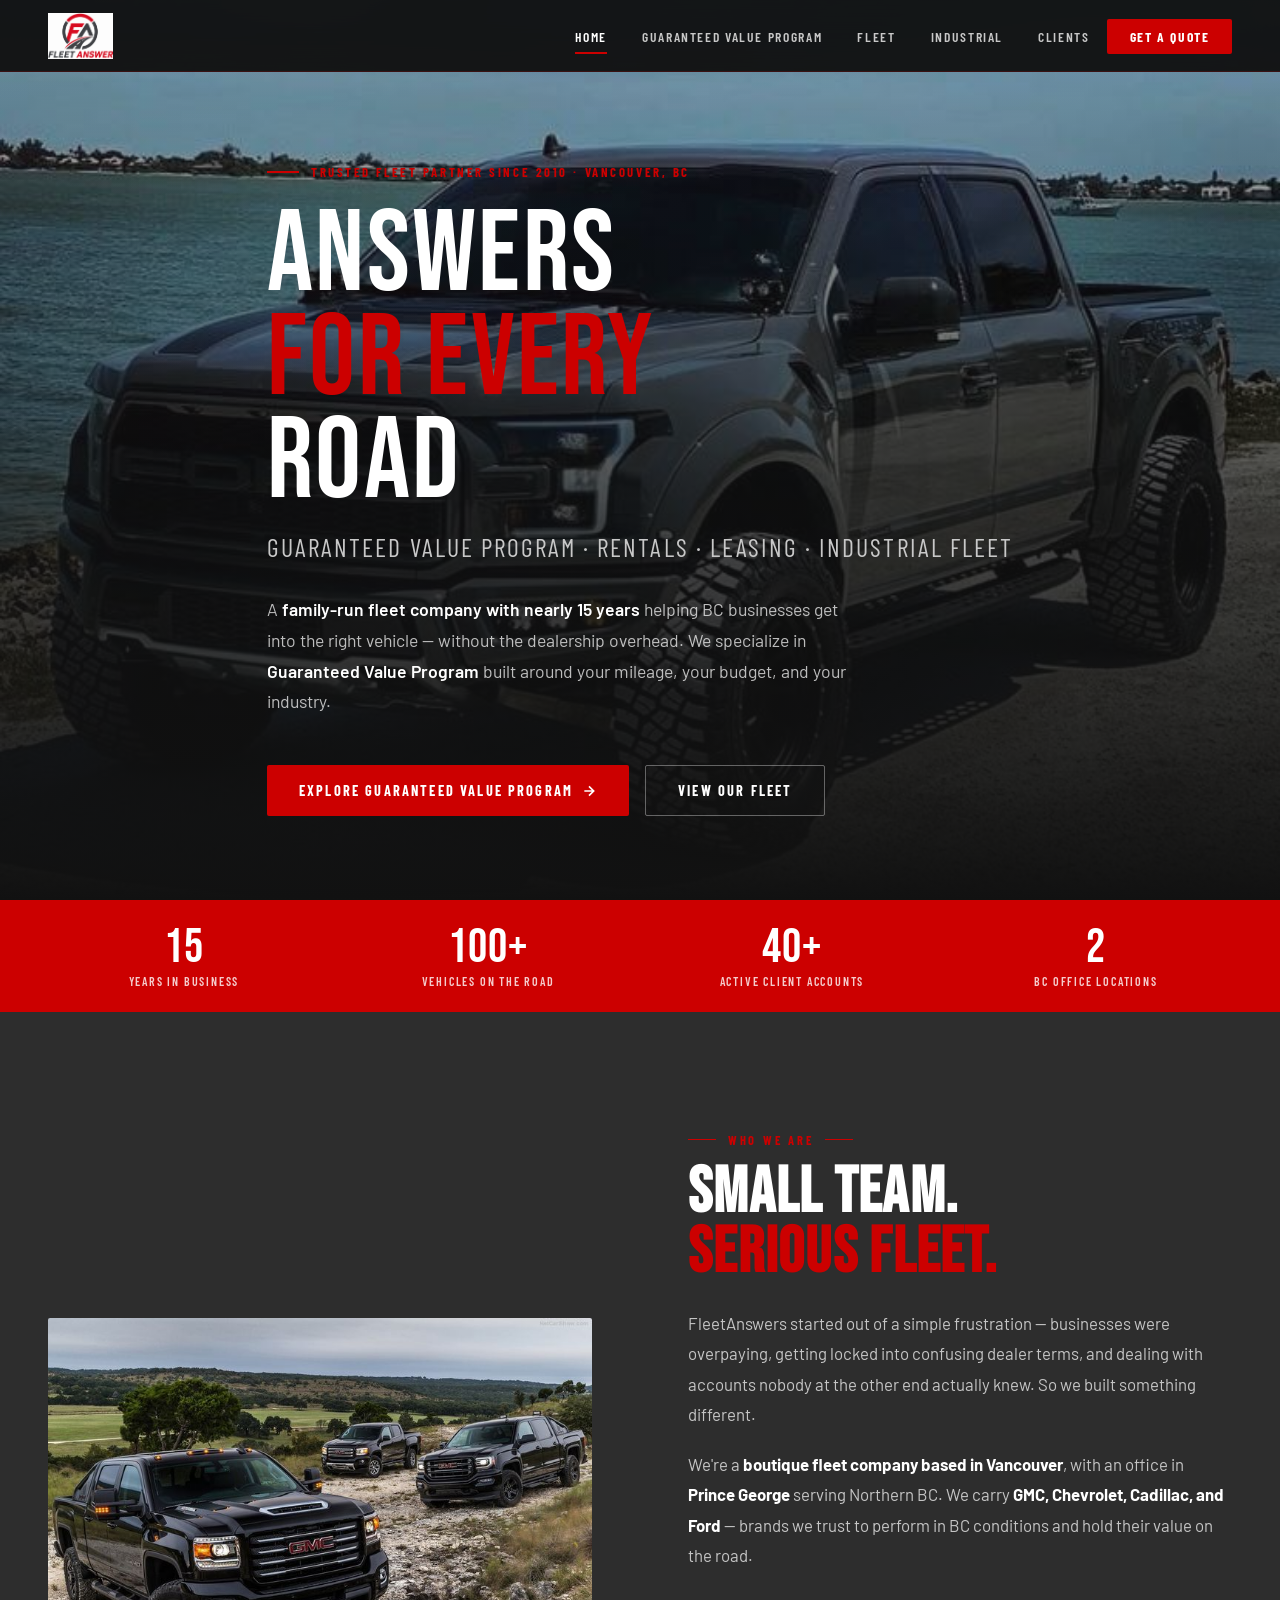
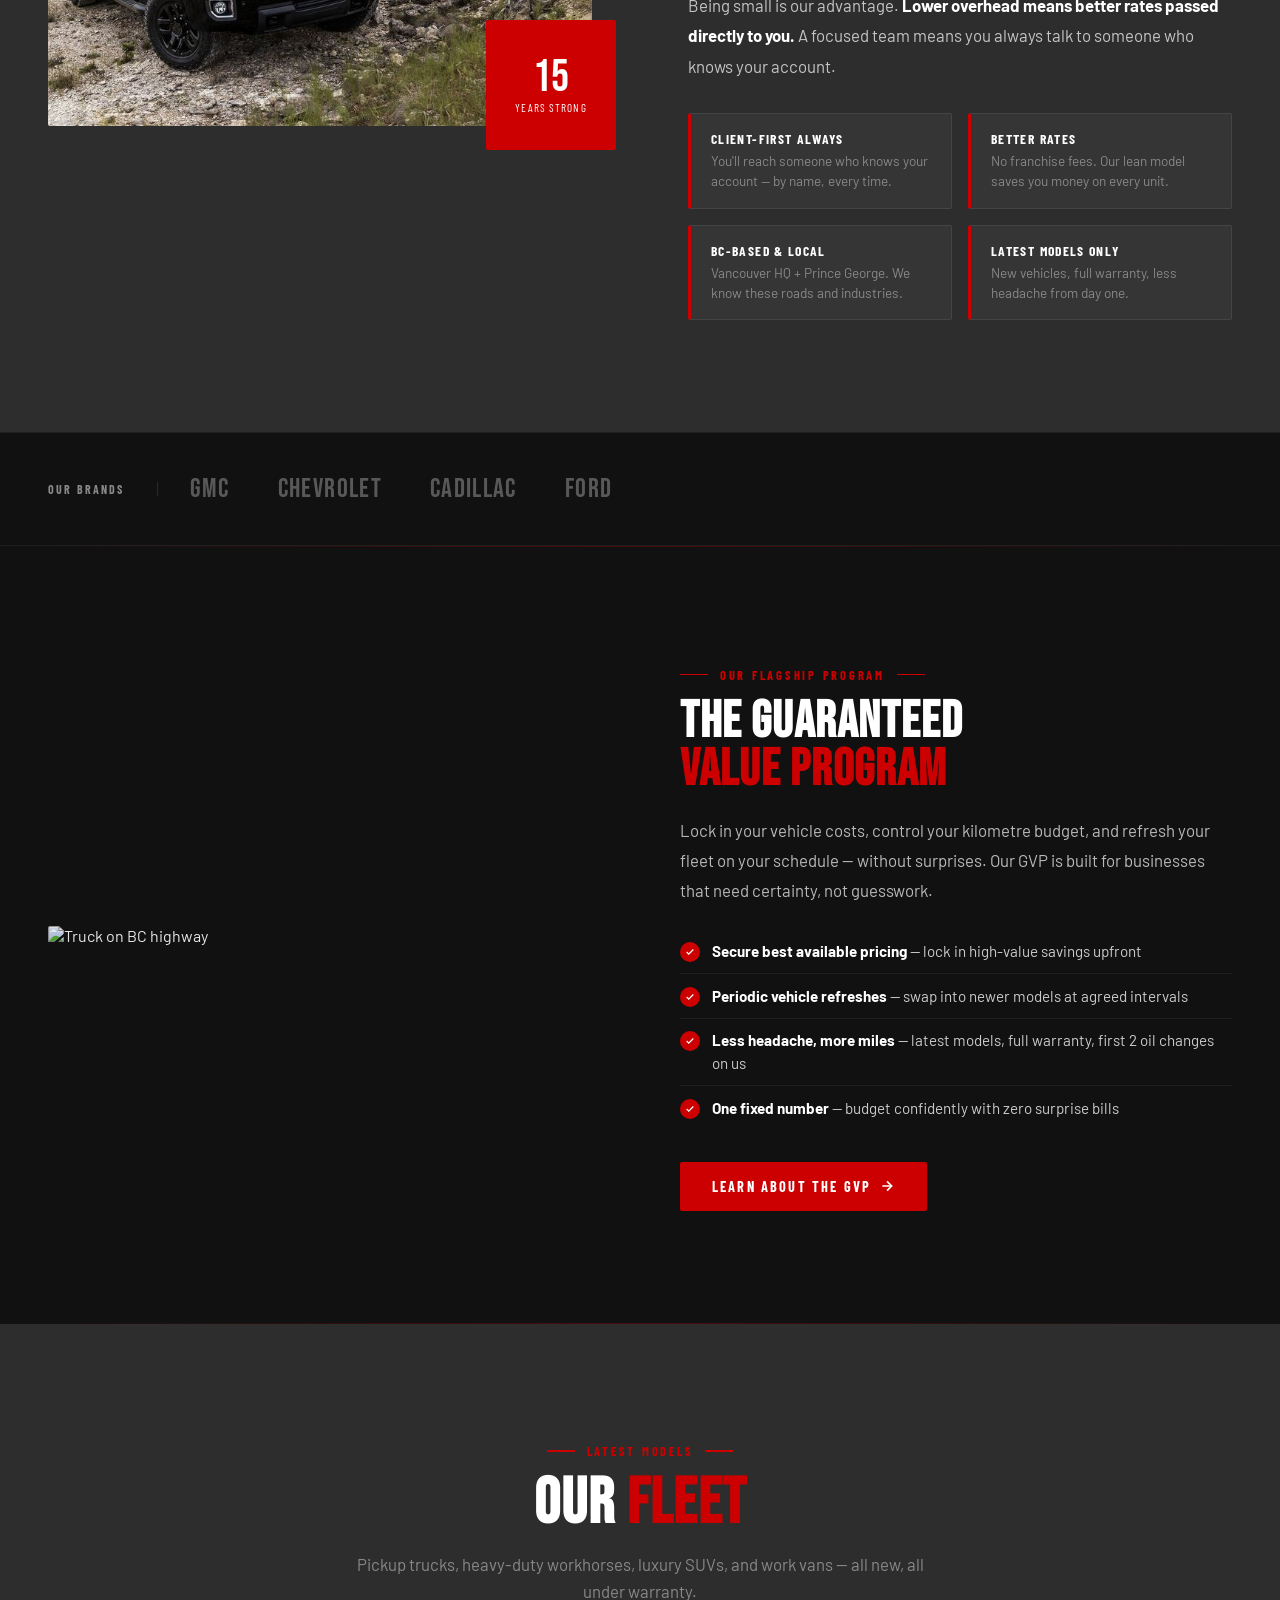
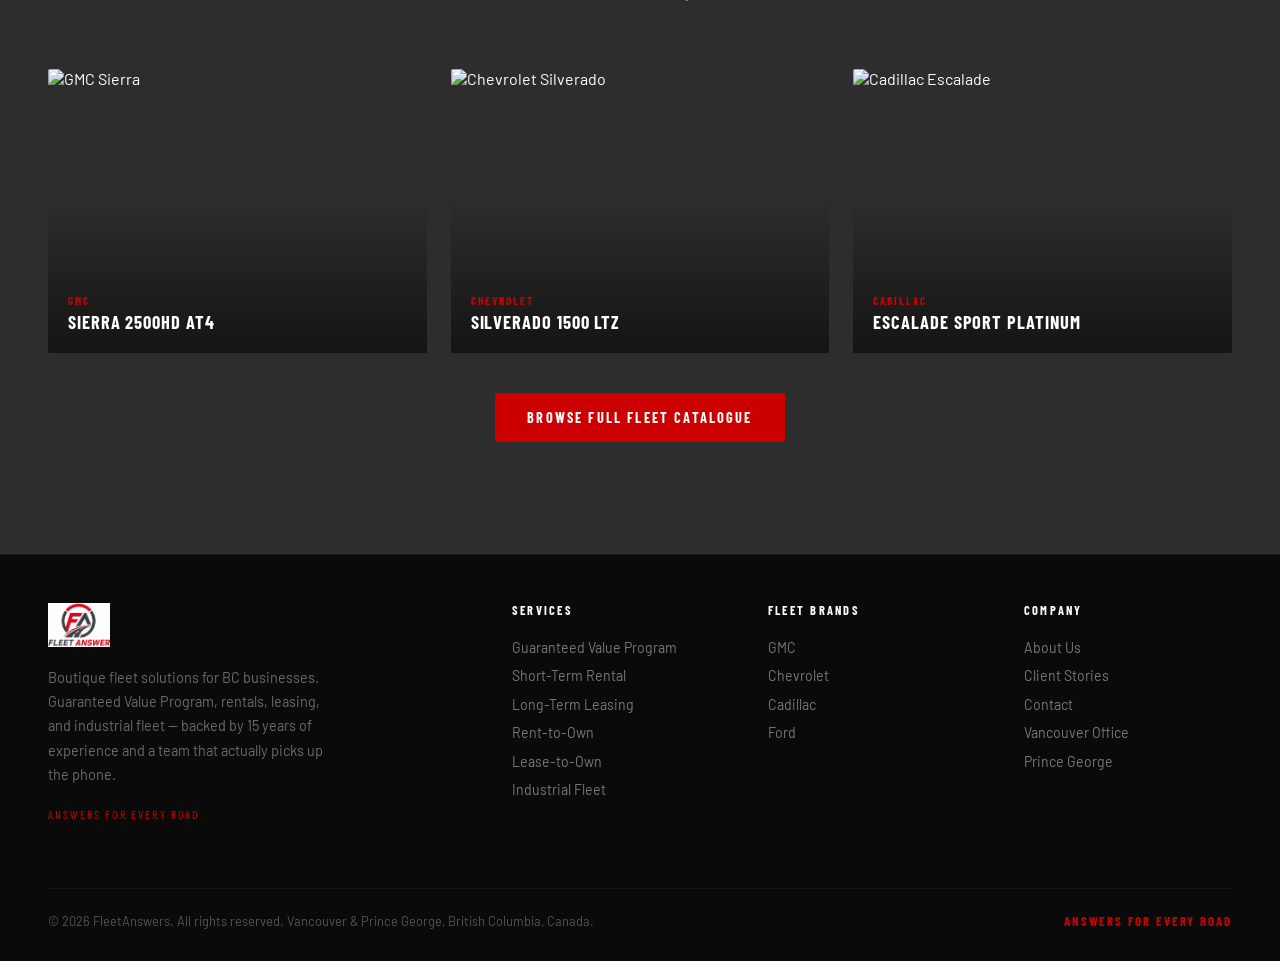
==== index.html @ 22205e7a "Update index.html" ====
<!DOCTYPE html>
<html lang="en">
<head>
<meta charset="UTF-8">
<meta name="viewport" content="width=device-width, initial-scale=1.0">
<title>FleetAnswers — Answers for Every Road | Vancouver Fleet Solutions</title>
<meta name="description" content="Vancouver-based fleet company specializing in Guaranteed Value Program, truck rentals, and leasing. GMC, Chevrolet, Cadillac, Ford. 15 years experience.">
<link rel="stylesheet" href="shared.css">
<style>
  /* ─── HERO ─── */
  .hero {
    position: relative; min-height: 100vh; overflow: hidden;
    display: flex; flex-direction: column;
  }
  .hero-bg {
    position: absolute; inset: 0; z-index: 0;
    background:
      linear-gradient(170deg, rgba(204,0,0,0.06) 0%, transparent 45%),
      linear-gradient(to bottom, rgba(17,17,17,0.2) 0%, rgba(17,17,17,0.78) 60%, rgba(17,17,17,1) 100%),
      url('hero-bg.jpg') center/cover no-repeat;
  }
  .hero-content {
    position: relative; z-index: 1;
    max-width: 1300px; margin: 0 auto; padding: 10rem 3rem 5rem;
    min-height: 100vh; display: flex; flex-direction: column; justify-content: center;
  }
  .hero-eyebrow {
    display: inline-flex; align-items: center; gap: 0.75rem;
    font-family: var(--font-heading); font-size: 0.8rem; font-weight: 700;
    letter-spacing: 0.2em; text-transform: uppercase; color: var(--red); margin-bottom: 1.5rem;
  }
  .hero-eyebrow::before { content: ''; display: block; width: 32px; height: 2px; background: var(--red); }
  .hero-title {
    font-family: var(--font-display);
    font-size: clamp(4rem, 9vw, 9rem);
    line-height: 0.9; letter-spacing: 0.02em; font-weight: 400;
    color: var(--white); margin-bottom: 1rem; text-transform: uppercase;
  }
  .hero-title .accent { color: var(--red); }
  .hero-subtitle {
    font-family: var(--font-heading); font-size: clamp(1.1rem, 2vw, 1.6rem);
    font-weight: 400; color: var(--gray-light); letter-spacing: 0.08em;
    text-transform: uppercase; margin-bottom: 2rem;
  }
  .hero-desc {
    max-width: 580px; font-size: 1.1rem; line-height: 1.75;
    color: rgba(255,255,255,0.72); margin-bottom: 3rem;
  }
  .hero-desc strong { color: var(--white); font-weight: 600; }
  .hero-actions { display: flex; gap: 1rem; flex-wrap: wrap; }

  /* STATS BAR */
  .stats-bar { background: var(--red); padding: 1.5rem 3rem; position: relative; z-index: 2; }
  .stats-inner { max-width: 1300px; margin: 0 auto; display: grid; grid-template-columns: repeat(4, 1fr); gap: 2rem; text-align: center; }
  .stat-number { font-family: var(--font-display); font-size: 3rem; letter-spacing: 0.02em; line-height: 1; color: var(--white); }
  .stat-label { font-family: var(--font-heading); font-size: 0.75rem; font-weight: 600; letter-spacing: 0.15em; text-transform: uppercase; color: rgba(255,255,255,0.8); margin-top: 0.15rem; }

  /* ABOUT */
  .about-section { background: var(--charcoal); padding: 7rem 3rem; }
  .about-inner { max-width: 1300px; margin: 0 auto; display: grid; grid-template-columns: 1fr 1fr; gap: 6rem; align-items: center; }
  .about-img-block { position: relative; }
  .about-img-block img { width: 100%; aspect-ratio: 4/3; object-fit: cover; display: block; border-radius: 2px; }
  .about-badge {
    position: absolute; bottom: -1.5rem; right: -1.5rem;
    background: var(--red); color: var(--white); padding: 1.5rem;
    text-align: center; width: 130px; height: 130px;
    display: flex; flex-direction: column; align-items: center; justify-content: center; border-radius: 2px;
  }
  .about-badge .big { font-family: var(--font-display); font-size: 2.8rem; line-height: 1; }
  .about-badge .small { font-family: var(--font-heading); font-size: 0.7rem; letter-spacing: 0.1em; text-transform: uppercase; }
  .about-text p { font-size: 1.05rem; line-height: 1.8; color: rgba(255,255,255,0.72); margin-bottom: 1.25rem; }
  .about-text strong { color: var(--white); }
  .about-pillars { display: grid; grid-template-columns: 1fr 1fr; gap: 1rem; margin-top: 2rem; }
  .pillar { background: rgba(255,255,255,0.04); border: 1px solid rgba(255,255,255,0.08); border-left: 3px solid var(--red); padding: 1rem 1.25rem; border-radius: 2px; }
  .pillar-title { font-family: var(--font-heading); font-size: 0.85rem; font-weight: 700; letter-spacing: 0.1em; text-transform: uppercase; color: var(--white); margin-bottom: 0.25rem; }
  .pillar p { font-size: 0.85rem; color: var(--gray-mid); line-height: 1.5; margin: 0; }

  /* BRANDS */
  .brands-bar { background: var(--black); padding: 2.5rem 3rem; border-top: 1px solid rgba(255,255,255,0.06); border-bottom: 1px solid rgba(255,255,255,0.06); }
  .brands-inner { max-width: 1300px; margin: 0 auto; display: flex; align-items: center; gap: 2rem; flex-wrap: wrap; }
  .brands-label { font-family: var(--font-heading); font-size: 0.75rem; font-weight: 700; letter-spacing: 0.18em; text-transform: uppercase; color: var(--gray-mid); white-space: nowrap; padding-right: 2rem; border-right: 1px solid rgba(255,255,255,0.1); }
  .brand-logos { display: flex; gap: 3rem; align-items: center; flex-wrap: wrap; }
  .brand-name { font-family: var(--font-display); font-size: 1.7rem; letter-spacing: 0.05em; color: rgba(255,255,255,0.3); transition: color 0.2s; text-transform: uppercase; cursor: default; }
  .brand-name:hover { color: var(--red); }

  /* GVP TEASER */
  .gvp-teaser { background: var(--black); padding: 7rem 3rem; }
  .gvp-teaser-inner { max-width: 1300px; margin: 0 auto; display: grid; grid-template-columns: 1fr 1fr; gap: 5rem; align-items: center; }
  .gvp-teaser img { width: 100%; aspect-ratio: 16/10; object-fit: cover; border-radius: 2px; filter: brightness(0.9); }
  .gvp-text p { font-size: 1.05rem; line-height: 1.8; color: rgba(255,255,255,0.7); margin-bottom: 1.25rem; }
  .gvp-text strong { color: var(--white); }
  .gvp-bullets { list-style: none; margin: 1.5rem 0 2rem; }
  .gvp-bullets li { display: flex; align-items: flex-start; gap: 0.75rem; padding: 0.65rem 0; border-bottom: 1px solid rgba(255,255,255,0.06); font-size: 0.95rem; color: rgba(255,255,255,0.78); line-height: 1.5; }
  .gvp-bullets li:last-child { border-bottom: none; }
  .check-icon { width: 20px; height: 20px; flex-shrink: 0; background: var(--red); border-radius: 50%; display: flex; align-items: center; justify-content: center; margin-top: 2px; }
  .check-icon svg { width: 10px; height: 10px; fill: none; stroke: white; stroke-width: 3; }

  /* FLEET PREVIEW */
  .fleet-preview { background: var(--charcoal); padding: 7rem 3rem; }
  .fleet-preview-inner { max-width: 1300px; margin: 0 auto; }
  .preview-grid { display: grid; grid-template-columns: repeat(3, 1fr); gap: 1.5rem; margin-top: 3rem; }
  .preview-card { position: relative; overflow: hidden; border-radius: 2px; aspect-ratio: 4/3; }
  .preview-card img { width: 100%; height: 100%; object-fit: cover; display: block; transition: transform 0.4s; }
  .preview-card:hover img { transform: scale(1.05); }
  .preview-overlay { position: absolute; inset: 0; background: linear-gradient(to top, rgba(17,17,17,0.88) 0%, transparent 55%); display: flex; flex-direction: column; justify-content: flex-end; padding: 1.25rem; }
  .preview-brand { font-family: var(--font-heading); font-size: 0.7rem; font-weight: 700; letter-spacing: 0.18em; text-transform: uppercase; color: var(--red); margin-bottom: 0.2rem; }
  .preview-name { font-family: var(--font-heading); font-size: 1.15rem; font-weight: 700; text-transform: uppercase; letter-spacing: 0.05em; color: var(--white); }
  .preview-cta { margin-top: 2.5rem; text-align: center; }

  @media (max-width: 1024px) {
    .about-inner, .gvp-teaser-inner { grid-template-columns: 1fr; gap: 3rem; }
    .about-badge { right: 0; bottom: -1rem; }
    .stats-inner { grid-template-columns: repeat(2, 1fr); }
    .preview-grid { grid-template-columns: 1fr 1fr; }
  }
  @media (max-width: 768px) {
    .hero-content { padding: 8rem 1.5rem 3rem; }
    .stats-bar { padding: 1.5rem; }
    .about-section, .gvp-teaser, .fleet-preview { padding: 4rem 1.5rem; }
    .brands-bar { padding: 2rem 1.5rem; }
    .about-pillars { grid-template-columns: 1fr; }
    .preview-grid { grid-template-columns: 1fr; }
  }
</style>
</head>
<body>

<div class="scroll-progress" id="scrollBar"></div>

<!-- NAV -->
<nav>
  <a href="index.html" class="nav-logo">
    <img src="logo.png" alt="FleetAnswers" onerror="this.style.display='none';document.querySelector('.nav-logo-fallback').style.display='block'">
    <span class="nav-logo-fallback" style="display:none;">FLEET<span style="color:var(--red);">ANSWERS</span></span>
  </a>
  <ul class="nav-links">
    <li><a href="index.html" class="active">Home</a></li>
    <li><a href="guaranteed-value-program.html">Guaranteed Value Program</a></li>
    <li><a href="fleet.html">Fleet</a></li>
    <li><a href="industrial.html">Industrial</a></li>
    <li><a href="testimonials.html">Clients</a></li>
    <li><a href="contact.html" class="nav-cta">Get a Quote</a></li>
  </ul>
  <button class="hamburger" onclick="openMobileNav()"><span></span><span></span><span></span></button>
</nav>
<div class="mobile-nav" id="mobileNav">
  <button class="mobile-nav-close" onclick="closeMobileNav()">✕</button>
  <a href="index.html" onclick="closeMobileNav()">Home</a>
  <a href="guaranteed-value-program.html" onclick="closeMobileNav()">GVP</a>
  <a href="fleet.html" onclick="closeMobileNav()">Fleet</a>
  <a href="industrial.html" onclick="closeMobileNav()">Industrial</a>
  <a href="testimonials.html" onclick="closeMobileNav()">Clients</a>
  <a href="contact.html" onclick="closeMobileNav()">Get a Quote</a>
</div>

<!-- HERO -->
<section class="hero">
  <div class="hero-bg"></div>
  <div class="hero-content">
    <div class="hero-eyebrow fade-in">Trusted Fleet Partner Since 2010 · Vancouver, BC</div>
    <h1 class="hero-title fade-in fade-in-delay-1">
      Answers<br><span class="accent">For Every</span><br>Road
    </h1>
    <p class="hero-subtitle fade-in fade-in-delay-2">Guaranteed Value Program · Rentals · Leasing · Industrial Fleet</p>
    <p class="hero-desc fade-in fade-in-delay-3">
      A <strong>family-run fleet company with nearly 15 years</strong> helping BC businesses get into the right vehicle — without the dealership overhead. We specialize in <strong>Guaranteed Value Program</strong> built around your mileage, your budget, and your industry.
    </p>
    <div class="hero-actions fade-in fade-in-delay-3">
      <a href="guaranteed-value-program.html" class="btn-primary">
        Explore Guaranteed Value Program
        <svg width="16" height="16" viewBox="0 0 24 24" fill="none" stroke="currentColor" stroke-width="2.5"><path d="M5 12h14M12 5l7 7-7 7"/></svg>
      </a>
      <a href="fleet.html" class="btn-outline">View Our Fleet</a>
    </div>
  </div>
</section>

<!-- STATS -->
<div class="stats-bar">
  <div class="stats-inner">
    <div><div class="stat-number">15</div><div class="stat-label">Years in Business</div></div>
    <div><div class="stat-number">100+</div><div class="stat-label">Vehicles on the Road</div></div>
    <div><div class="stat-number">40+</div><div class="stat-label">Active Client Accounts</div></div>
    <div><div class="stat-number">2</div><div class="stat-label">BC Office Locations</div></div>
  </div>
</div>

<!-- ABOUT -->
<section class="about-section">
  <div class="about-inner">
    <div class="about-img-block fade-in">
      <img src="about-photo.jpg" alt="Fleet trucks ready for clients">
      <div class="about-badge">
        <div class="big">15</div>
        <div class="small">Years Strong</div>
      </div>
    </div>
    <div class="about-text fade-in fade-in-delay-1">
      <div class="section-eyebrow" style="justify-content:flex-start; margin-bottom:1rem;">Who We Are</div>
      <h2 class="section-title" style="text-align:left; margin-bottom:1.5rem;">Small Team.<br><span class="accent">Serious Fleet.</span></h2>
      <p>FleetAnswers started out of a simple frustration — businesses were overpaying, getting locked into confusing dealer terms, and dealing with accounts nobody at the other end actually knew. So we built something different.</p>
      <p>We're a <strong>boutique fleet company based in Vancouver</strong>, with an office in <strong>Prince George</strong> serving Northern BC. We carry <strong>GMC, Chevrolet, Cadillac, and Ford</strong> — brands we trust to perform in BC conditions and hold their value on the road.</p>
      <p>Being small is our advantage. <strong>Lower overhead means better rates passed directly to you.</strong> A focused team means you always talk to someone who knows your account.</p>
      <div class="about-pillars">
        <div class="pillar"><div class="pillar-title">Client-First Always</div><p>You'll reach someone who knows your account — by name, every time.</p></div>
        <div class="pillar"><div class="pillar-title">Better Rates</div><p>No franchise fees. Our lean model saves you money on every unit.</p></div>
        <div class="pillar"><div class="pillar-title">BC-Based & Local</div><p>Vancouver HQ + Prince George. We know these roads and industries.</p></div>
        <div class="pillar"><div class="pillar-title">Latest Models Only</div><p>New vehicles, full warranty, less headache from day one.</p></div>
      </div>
    </div>
  </div>
</section>

<!-- BRANDS -->
<div class="brands-bar">
  <div class="brands-inner">
    <span class="brands-label">Our Brands</span>
    <div class="brand-logos">
      <span class="brand-name">GMC</span>
      <span class="brand-name">Chevrolet</span>
      <span class="brand-name">Cadillac</span>
      <span class="brand-name">Ford</span>
    </div>
  </div>
</div>

<div class="section-divider"></div>

<!-- GVP TEASER -->
<section class="gvp-teaser">
  <div class="gvp-teaser-inner">
    <div class="fade-in">
      <img src="https://images.unsplash.com/photo-1533473359331-0135ef1b58bf?w=900&q=80" alt="Truck on BC highway">
    </div>
    <div class="gvp-text fade-in fade-in-delay-1">
      <div class="section-eyebrow" style="justify-content:flex-start; margin-bottom:1rem;">Our Flagship Program</div>
      <h2 class="section-title" style="text-align:left; font-size:clamp(2rem,4vw,3.5rem); margin-bottom:1.25rem;">
        The Guaranteed<br><span class="accent">Value Program</span>
      </h2>
      <p>Lock in your vehicle costs, control your kilometre budget, and refresh your fleet on your schedule — without surprises. Our GVP is built for businesses that need certainty, not guesswork.</p>
      <ul class="gvp-bullets">
        <li><div class="check-icon"><svg viewBox="0 0 24 24"><polyline points="20 6 9 17 4 12"/></svg></div><span><strong>Secure best available pricing</strong> — lock in high-value savings upfront</span></li>
        <li><div class="check-icon"><svg viewBox="0 0 24 24"><polyline points="20 6 9 17 4 12"/></svg></div><span><strong>Periodic vehicle refreshes</strong> — swap into newer models at agreed intervals</span></li>
        <li><div class="check-icon"><svg viewBox="0 0 24 24"><polyline points="20 6 9 17 4 12"/></svg></div><span><strong>Less headache, more miles</strong> — latest models, full warranty, first 2 oil changes on us</span></li>
        <li><div class="check-icon"><svg viewBox="0 0 24 24"><polyline points="20 6 9 17 4 12"/></svg></div><span><strong>One fixed number</strong> — budget confidently with zero surprise bills</span></li>
      </ul>
      <a href="guaranteed-value-program.html" class="btn-primary">
        Learn About the GVP
        <svg width="16" height="16" viewBox="0 0 24 24" fill="none" stroke="currentColor" stroke-width="2.5"><path d="M5 12h14M12 5l7 7-7 7"/></svg>
      </a>
    </div>
  </div>
</section>

<div class="section-divider"></div>

<!-- FLEET PREVIEW -->
<section class="fleet-preview">
  <div class="fleet-preview-inner">
    <div class="section-header fade-in">
      <div class="section-eyebrow">Latest Models</div>
      <h2 class="section-title">Our <span class="accent">Fleet</span></h2>
      <p class="section-sub">Pickup trucks, heavy-duty workhorses, luxury SUVs, and work vans — all new, all under warranty.</p>
    </div>
    <div class="preview-grid">
      <div class="preview-card fade-in">
        <img src="https://images.unsplash.com/photo-1614162692292-7ac56d7f7f1e?w=700&q=80" alt="GMC Sierra">
        <div class="preview-overlay">
          <div class="preview-brand">GMC</div>
          <div class="preview-name">Sierra 2500HD AT4</div>
        </div>
      </div>
      <div class="preview-card fade-in fade-in-delay-1">
        <img src="https://images.unsplash.com/photo-1625047509248-ec889cbff17f?w=700&q=80" alt="Chevrolet Silverado">
        <div class="preview-overlay">
          <div class="preview-brand">Chevrolet</div>
          <div class="preview-name">Silverado 1500 LTZ</div>
        </div>
      </div>
      <div class="preview-card fade-in fade-in-delay-2">
        <img src="https://images.unsplash.com/photo-1544636331-e26879cd4d9b?w=700&q=80" alt="Cadillac Escalade">
        <div class="preview-overlay">
          <div class="preview-brand">Cadillac</div>
          <div class="preview-name">Escalade Sport Platinum</div>
        </div>
      </div>
    </div>
    <div class="preview-cta fade-in">
      <a href="fleet.html" class="btn-primary">Browse Full Fleet Catalogue</a>
    </div>
  </div>
</section>

<!-- FOOTER -->
<footer>
  <div class="footer-inner">
    <div class="footer-brand">
      <img src="logo.png" alt="FleetAnswers" onerror="this.style.display='none'">
      <p>Boutique fleet solutions for BC businesses. Guaranteed Value Program, rentals, leasing, and industrial fleet — backed by 15 years of experience and a team that actually picks up the phone.</p>
      <p style="font-family:var(--font-heading);font-size:0.75rem;letter-spacing:0.18em;text-transform:uppercase;color:var(--red);">Answers for Every Road</p>
    </div>
    <div class="footer-col"><h4>Services</h4><ul>
      <li><a href="guaranteed-value-program.html">Guaranteed Value Program</a></li>
      <li><a href="fleet.html">Short-Term Rental</a></li>
      <li><a href="fleet.html">Long-Term Leasing</a></li>
      <li><a href="fleet.html">Rent-to-Own</a></li>
      <li><a href="fleet.html">Lease-to-Own</a></li>
      <li><a href="industrial.html">Industrial Fleet</a></li>
    </ul></div>
    <div class="footer-col"><h4>Fleet Brands</h4><ul>
      <li><a href="fleet.html">GMC</a></li>
      <li><a href="fleet.html">Chevrolet</a></li>
      <li><a href="fleet.html">Cadillac</a></li>
      <li><a href="fleet.html">Ford</a></li>
    </ul></div>
    <div class="footer-col"><h4>Company</h4><ul>
      <li><a href="index.html">About Us</a></li>
      <li><a href="testimonials.html">Client Stories</a></li>
      <li><a href="contact.html">Contact</a></li>
      <li><a href="contact.html">Vancouver Office</a></li>
      <li><a href="contact.html">Prince George</a></li>
    </ul></div>
  </div>
  <div class="footer-bottom">
    <p>© 2026 FleetAnswers. All rights reserved. Vancouver &amp; Prince George, British Columbia, Canada.</p>
    <span class="footer-tagline">Answers for Every Road</span>
  </div>
</footer>

<script>
  window.addEventListener('scroll', () => { document.getElementById('scrollBar').style.width = (window.scrollY / (document.body.scrollHeight - window.innerHeight) * 100) + '%'; });
  const obs = new IntersectionObserver(entries => entries.forEach(e => { if(e.isIntersecting) e.target.classList.add('visible'); }), { threshold: 0.1, rootMargin:'0px 0px -40px 0px' });
  document.querySelectorAll('.fade-in').forEach(el => obs.observe(el));
  function openMobileNav() { document.getElementById('mobileNav').classList.add('open'); document.body.style.overflow='hidden'; }
  function closeMobileNav() { document.getElementById('mobileNav').classList.remove('open'); document.body.style.overflow=''; }
</script>
</body>
</html>
---- shared.css ----
@import url('https://fonts.googleapis.com/css2?family=Barlow+Condensed:wght@400;600;700;800;900&family=Barlow:wght@300;400;500;600&family=Bebas+Neue&display=swap');

:root {
  --red: #CC0000;
  --red-dark: #990000;
  --charcoal: #2D2D2D;
  --charcoal-mid: #3A3A3A;
  --gray-dark: #4A4A4A;
  --gray-mid: #888;
  --gray-light: #C8C8C8;
  --off-white: #F5F4F2;
  --white: #FFFFFF;
  --black: #111111;
  --font-display: 'Bebas Neue', 'Barlow Condensed', sans-serif;
  --font-heading: 'Barlow Condensed', sans-serif;
  --font-body: 'Barlow', sans-serif;
}

*, *::before, *::after { box-sizing: border-box; margin: 0; padding: 0; }
html { scroll-behavior: smooth; font-size: 16px; }
body { font-family: var(--font-body); background: var(--black); color: var(--white); overflow-x: hidden; }

/* ─── NAV ─── */
nav {
  position: fixed; top: 0; left: 0; right: 0; z-index: 1000;
  background: rgba(17,17,17,0.96); backdrop-filter: blur(14px);
  border-bottom: 1px solid rgba(204,0,0,0.2);
  padding: 0 3rem; height: 72px;
  display: flex; align-items: center; justify-content: space-between;
}
.nav-logo { display: flex; align-items: center; gap: 0.75rem; text-decoration: none; }
.nav-logo img { height: 46px; width: auto; }
.nav-logo-fallback { font-family: var(--font-display); font-size: 1.7rem; letter-spacing: 0.05em; color: var(--white); }
.nav-logo-fallback span { color: var(--red); }
.nav-links { display: flex; gap: 0; list-style: none; align-items: center; }
.nav-links a {
  font-family: var(--font-heading); font-size: 0.85rem; font-weight: 600;
  letter-spacing: 0.12em; text-transform: uppercase; color: var(--gray-light);
  text-decoration: none; padding: 0.5rem 1.1rem; transition: color 0.2s; position: relative;
}
.nav-links a::after {
  content: ''; position: absolute; bottom: -1px; left: 50%; right: 50%;
  height: 2px; background: var(--red); transition: left 0.25s, right 0.25s;
}
.nav-links a:hover, .nav-links a.active { color: var(--white); }
.nav-links a:hover::after, .nav-links a.active::after { left: 1.1rem; right: 1.1rem; }
.nav-cta {
  background: var(--red) !important; color: var(--white) !important;
  padding: 0.55rem 1.4rem !important; border-radius: 2px;
  font-weight: 700 !important; letter-spacing: 0.1em;
  transition: background 0.2s !important;
}
.nav-cta:hover { background: var(--red-dark) !important; }
.nav-cta::after { display: none !important; }
.hamburger { display: none; flex-direction: column; gap: 5px; cursor: pointer; background: none; border: none; padding: 4px; }
.hamburger span { display: block; width: 24px; height: 2px; background: var(--white); }

/* MOBILE NAV */
.mobile-nav {
  display: none; position: fixed; inset: 0;
  background: rgba(17,17,17,0.98); z-index: 999;
  flex-direction: column; align-items: center; justify-content: center;
  padding-top: 72px;
}
.mobile-nav.open { display: flex; }
.mobile-nav a {
  font-family: var(--font-display); font-size: 2.5rem;
  letter-spacing: 0.05em; text-transform: uppercase;
  color: var(--white); text-decoration: none; padding: 0.5rem 2rem; transition: color 0.2s;
}
.mobile-nav a:hover { color: var(--red); }
.mobile-nav-close { position: absolute; top: 1.5rem; right: 1.5rem; background: none; border: none; color: var(--white); font-size: 1.5rem; cursor: pointer; padding: 0.5rem; }

/* SCROLL PROGRESS */
.scroll-progress { position: fixed; top: 72px; left: 0; height: 2px; background: var(--red); z-index: 999; width: 0%; transition: width 0.1s; }

/* ─── BUTTONS ─── */
.btn-primary {
  display: inline-flex; align-items: center; gap: 0.5rem;
  background: var(--red); color: var(--white);
  font-family: var(--font-heading); font-size: 0.9rem; font-weight: 700;
  letter-spacing: 0.15em; text-transform: uppercase; text-decoration: none;
  padding: 1rem 2rem; border-radius: 2px; border: none; cursor: pointer;
  transition: background 0.2s, transform 0.1s;
}
.btn-primary:hover { background: var(--red-dark); transform: translateY(-1px); }
.btn-outline {
  display: inline-flex; align-items: center; gap: 0.5rem;
  background: transparent; color: var(--white);
  font-family: var(--font-heading); font-size: 0.9rem; font-weight: 700;
  letter-spacing: 0.15em; text-transform: uppercase; text-decoration: none;
  padding: 1rem 2rem; border-radius: 2px; border: 1.5px solid rgba(255,255,255,0.35); cursor: pointer;
  transition: border-color 0.2s, background 0.2s;
}
.btn-outline:hover { border-color: var(--white); background: rgba(255,255,255,0.06); }

/* ─── SECTION HEADERS ─── */
.section-header { text-align: center; margin-bottom: 4rem; }
.section-eyebrow {
  display: inline-flex; align-items: center; gap: 0.75rem;
  font-family: var(--font-heading); font-size: 0.78rem; font-weight: 700;
  letter-spacing: 0.22em; text-transform: uppercase; color: var(--red); margin-bottom: 1rem;
}
.section-eyebrow::before, .section-eyebrow::after { content: ''; display: block; width: 28px; height: 1.5px; background: var(--red); }
.section-title { font-family: var(--font-display); font-size: clamp(2.5rem, 5vw, 4.5rem); line-height: 0.95; letter-spacing: 0.02em; text-transform: uppercase; color: var(--white); }
.section-title .accent { color: var(--red); }
.section-sub { font-size: 1.05rem; color: var(--gray-mid); margin-top: 1rem; line-height: 1.6; max-width: 600px; margin-left: auto; margin-right: auto; }

/* ─── FORMS ─── */
.form-row { display: grid; grid-template-columns: 1fr 1fr; gap: 1rem; margin-bottom: 1rem; }
.form-group { display: flex; flex-direction: column; gap: 0.4rem; margin-bottom: 1rem; }
.form-group label { font-family: var(--font-heading); font-size: 0.75rem; font-weight: 700; letter-spacing: 0.15em; text-transform: uppercase; color: var(--gray-light); }
.form-group input, .form-group select, .form-group textarea {
  background: rgba(255,255,255,0.05); border: 1px solid rgba(255,255,255,0.12);
  border-radius: 2px; color: var(--white); font-family: var(--font-body); font-size: 0.95rem;
  padding: 0.85rem 1rem; outline: none; transition: border-color 0.2s, background 0.2s; width: 100%; -webkit-appearance: none;
}
.form-group select option { background: var(--charcoal); color: var(--white); }
.form-group input:focus, .form-group select:focus, .form-group textarea:focus { border-color: var(--red); background: rgba(204,0,0,0.06); }
.form-group input::placeholder, .form-group textarea::placeholder { color: rgba(255,255,255,0.3); }
.form-group textarea { resize: vertical; min-height: 110px; }
.form-submit-row { display: flex; align-items: center; justify-content: space-between; margin-top: 0.5rem; flex-wrap: wrap; gap: 1rem; }
.form-note { font-size: 0.8rem; color: rgba(255,255,255,0.35); }
.form-success { display: none; text-align: center; padding: 3rem 2rem; }
.form-success.show { display: block; }
.form-success h3 { font-family: var(--font-display); font-size: 2.5rem; text-transform: uppercase; color: var(--white); margin-bottom: 0.5rem; }
.form-success p { color: rgba(255,255,255,0.6); font-size: 0.95rem; }

/* ─── FOOTER ─── */
footer { background: #0A0A0A; border-top: 1px solid rgba(255,255,255,0.06); padding: 3rem 3rem 2rem; }
.footer-inner { max-width: 1300px; margin: 0 auto; display: grid; grid-template-columns: 2fr 1fr 1fr 1fr; gap: 3rem; margin-bottom: 3rem; }
.footer-brand img { height: 44px; }
.footer-brand p { font-size: 0.9rem; line-height: 1.7; color: rgba(255,255,255,0.4); margin: 1rem 0; max-width: 280px; }
.footer-col h4 { font-family: var(--font-heading); font-size: 0.78rem; font-weight: 700; letter-spacing: 0.18em; text-transform: uppercase; color: var(--white); margin-bottom: 1.25rem; }
.footer-col ul { list-style: none; }
.footer-col ul li { margin-bottom: 0.6rem; }
.footer-col ul a { font-size: 0.88rem; color: rgba(255,255,255,0.45); text-decoration: none; transition: color 0.2s; }
.footer-col ul a:hover { color: var(--red); }
.footer-bottom { border-top: 1px solid rgba(255,255,255,0.06); padding-top: 1.5rem; display: flex; justify-content: space-between; align-items: center; flex-wrap: wrap; gap: 1rem; }
.footer-bottom p { font-size: 0.8rem; color: rgba(255,255,255,0.3); }
.footer-tagline { font-family: var(--font-heading); font-size: 0.8rem; font-weight: 700; letter-spacing: 0.15em; text-transform: uppercase; color: var(--red); }

/* ─── ANIMATIONS ─── */
.fade-in { opacity: 0; transform: translateY(24px); transition: opacity 0.65s, transform 0.65s; }
.fade-in.visible { opacity: 1; transform: translateY(0); }
.fade-in-delay-1 { transition-delay: 0.1s; }
.fade-in-delay-2 { transition-delay: 0.2s; }
.fade-in-delay-3 { transition-delay: 0.3s; }

/* SECTION DIVIDER */
.section-divider { height: 1px; background: linear-gradient(to right, transparent, rgba(204,0,0,0.3), transparent); }

/* ─── RESPONSIVE ─── */
@media (max-width: 768px) {
  nav { padding: 0 1.5rem; }
  .nav-links { display: none; }
  .hamburger { display: flex; }
  footer { padding: 2rem 1.5rem; }
  .footer-inner { grid-template-columns: 1fr; gap: 2rem; }
  .form-row { grid-template-columns: 1fr; }
}
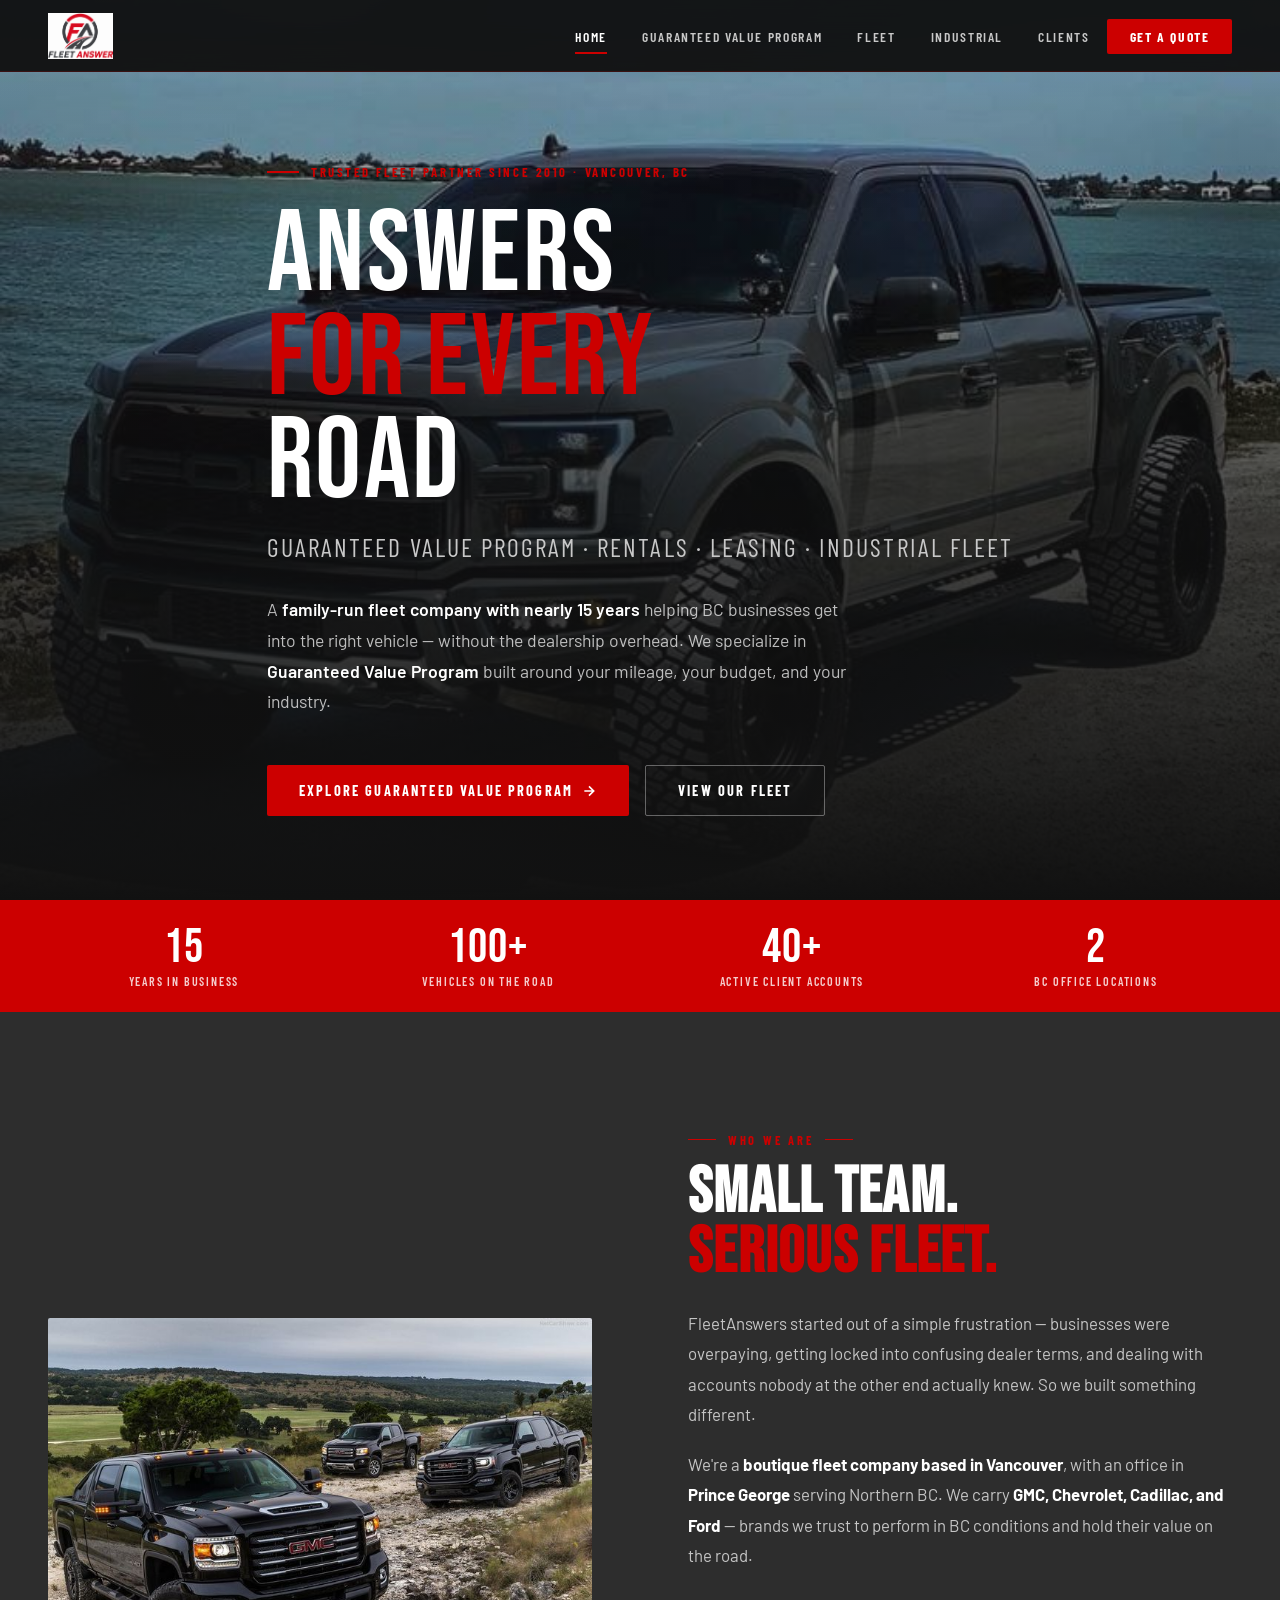
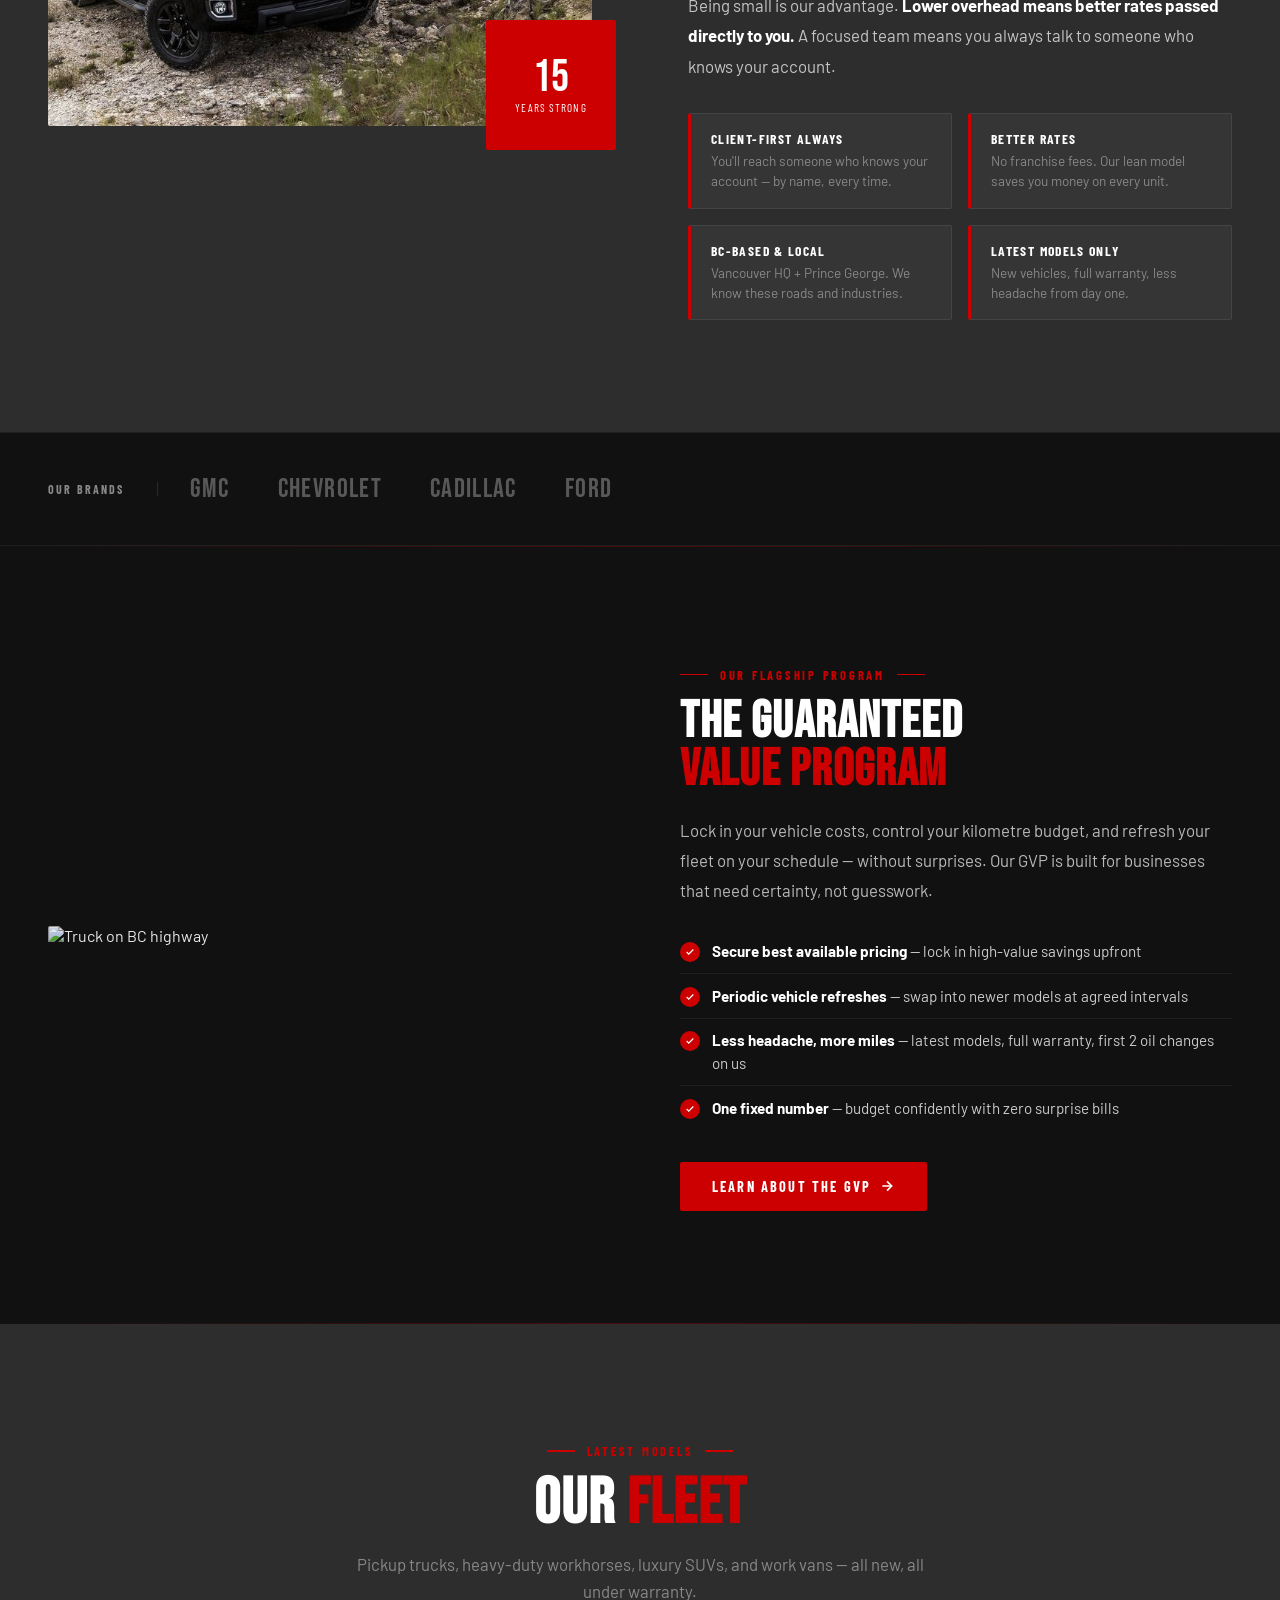
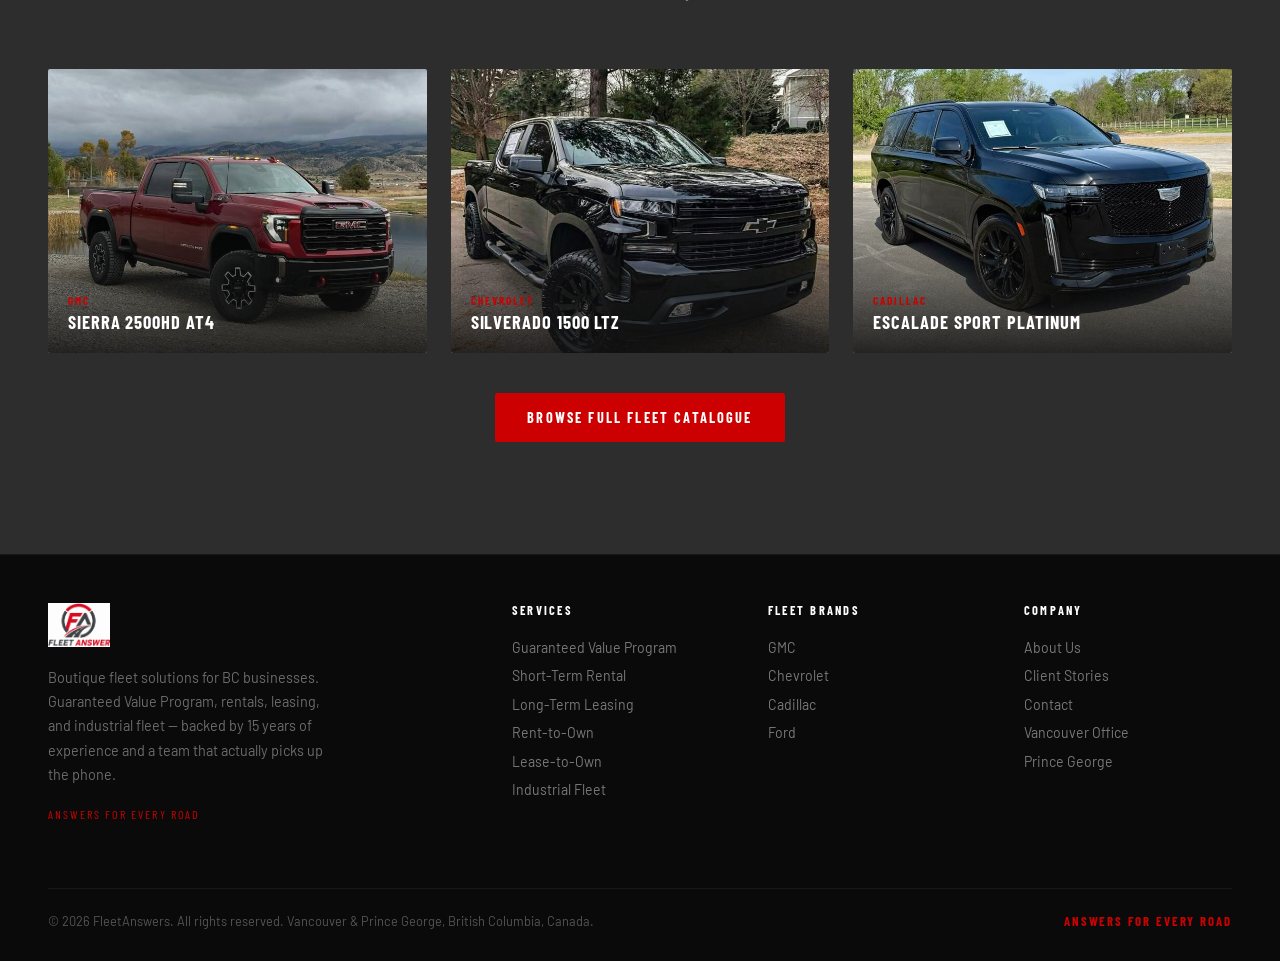
==== commit 1fb55ff0: "Update index.html" ====
--- a/index.html
+++ b/index.html
@@ -264,21 +264,21 @@
     </div>
     <div class="preview-grid">
       <div class="preview-card fade-in">
-        <img src="https://images.unsplash.com/photo-1614162692292-7ac56d7f7f1e?w=700&q=80" alt="GMC Sierra">
+        <img src="Sierra 2500HD AT.jpg" alt="GMC Sierra">
         <div class="preview-overlay">
           <div class="preview-brand">GMC</div>
           <div class="preview-name">Sierra 2500HD AT4</div>
         </div>
       </div>
       <div class="preview-card fade-in fade-in-delay-1">
-        <img src="https://images.unsplash.com/photo-1625047509248-ec889cbff17f?w=700&q=80" alt="Chevrolet Silverado">
+        <img src="Silverado 1500 LT.jpg" alt="Chevrolet Silverado">
         <div class="preview-overlay">
           <div class="preview-brand">Chevrolet</div>
           <div class="preview-name">Silverado 1500 LTZ</div>
         </div>
       </div>
       <div class="preview-card fade-in fade-in-delay-2">
-        <img src="https://images.unsplash.com/photo-1544636331-e26879cd4d9b?w=700&q=80" alt="Cadillac Escalade">
+        <img src="Escalade Sport Platinum.jpg" alt="Cadillac Escalade">
         <div class="preview-overlay">
           <div class="preview-brand">Cadillac</div>
           <div class="preview-name">Escalade Sport Platinum</div>
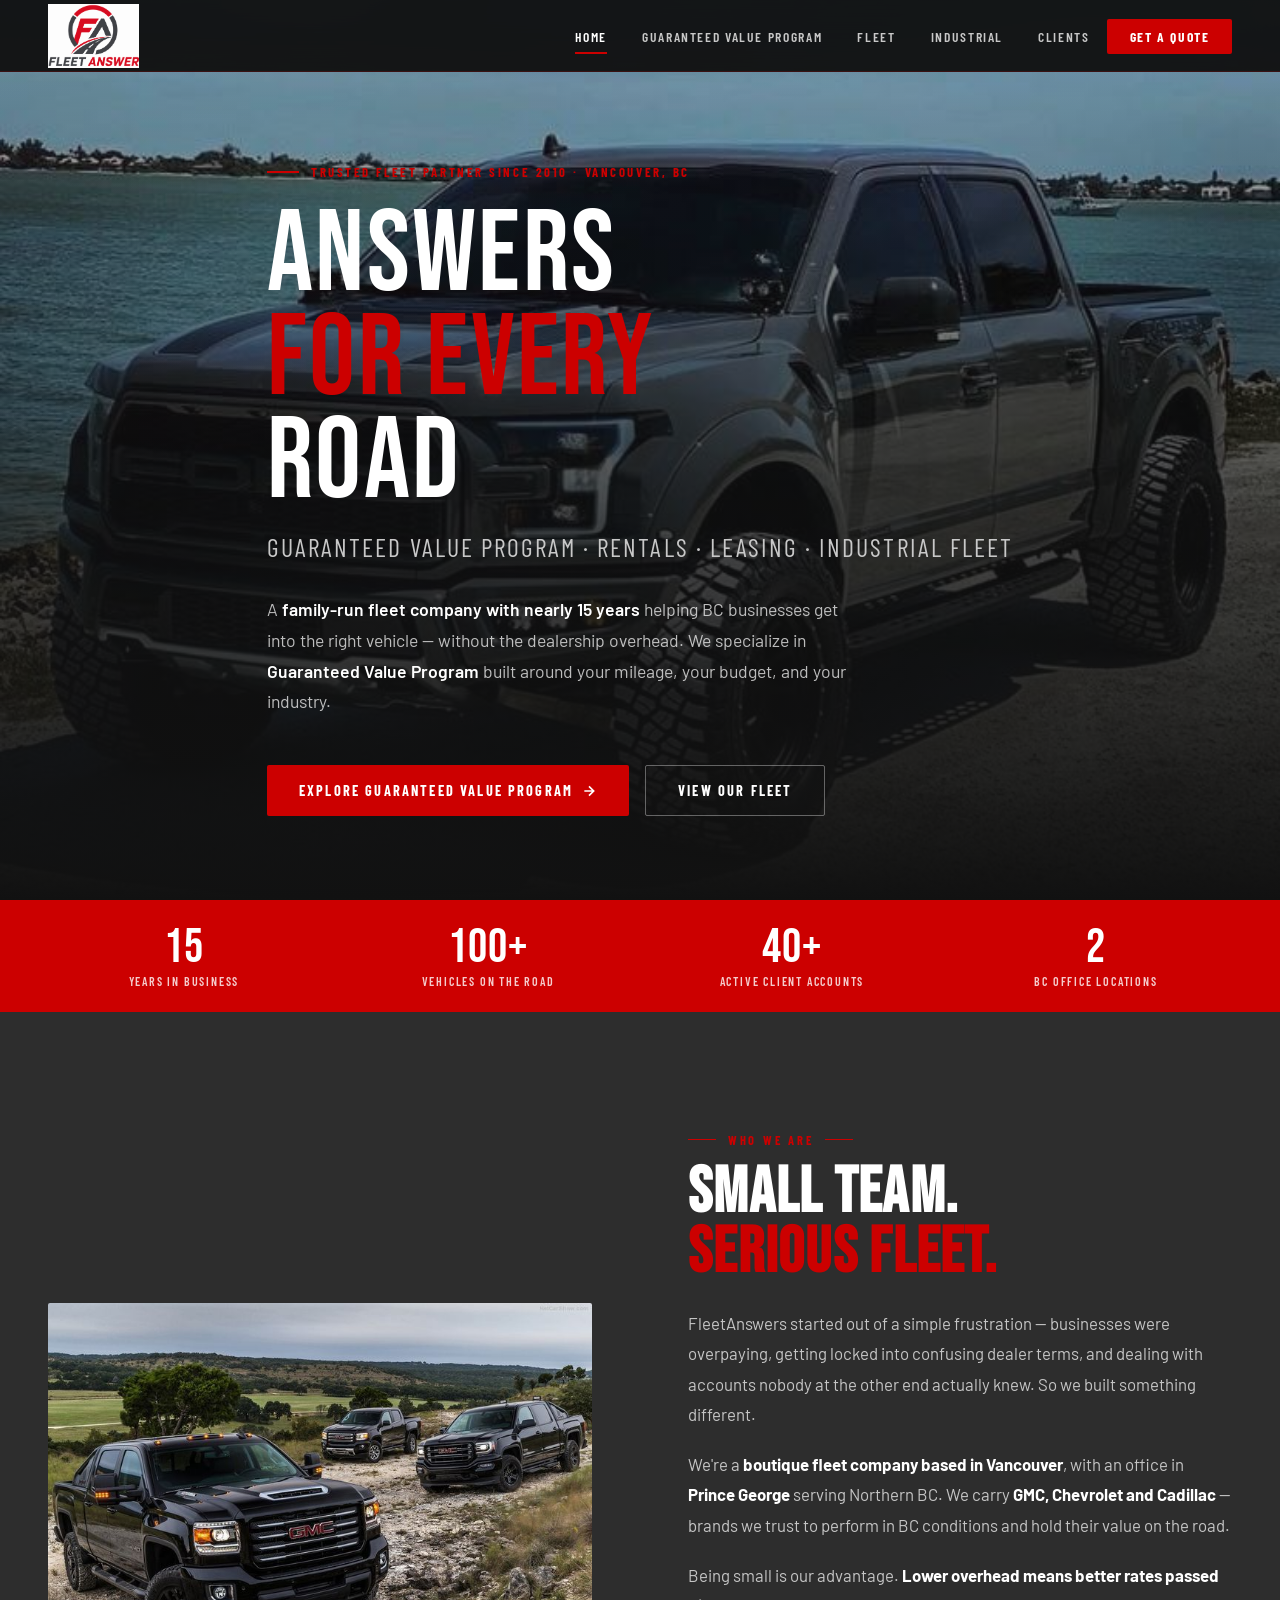
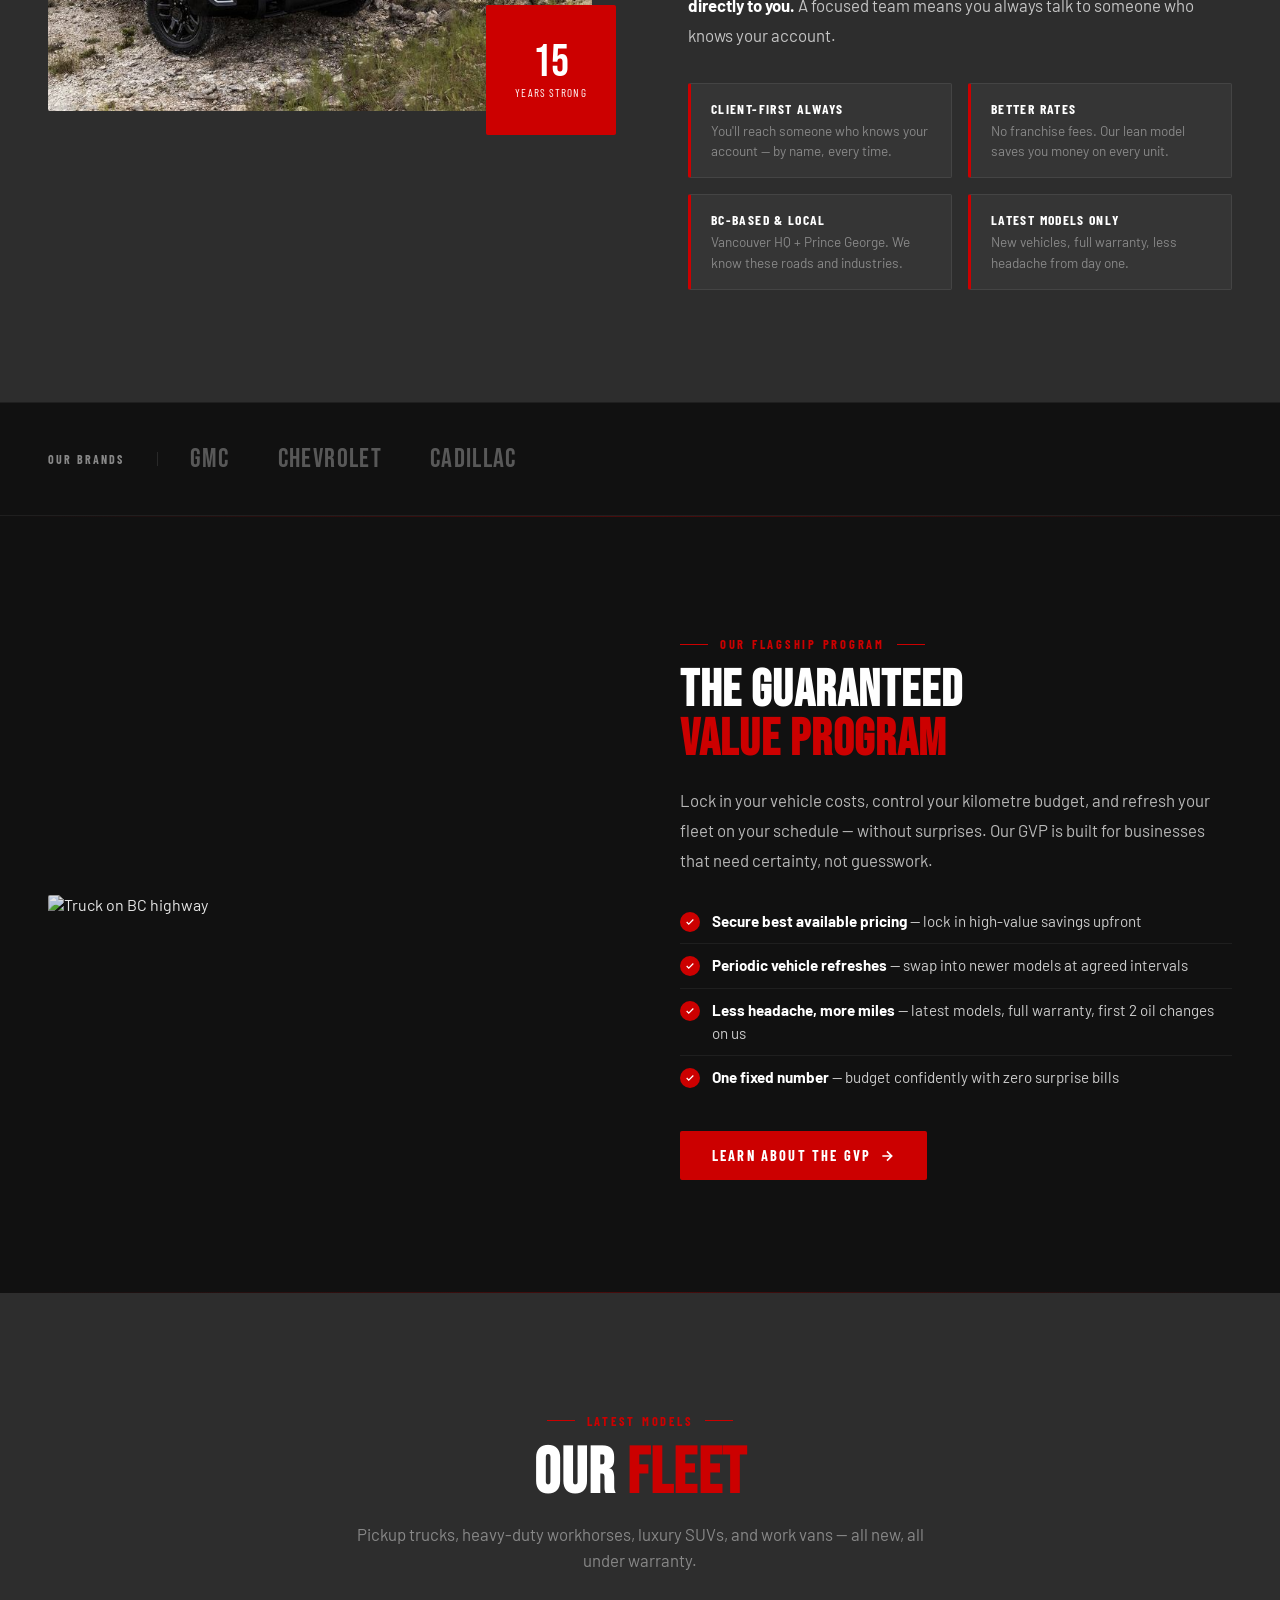
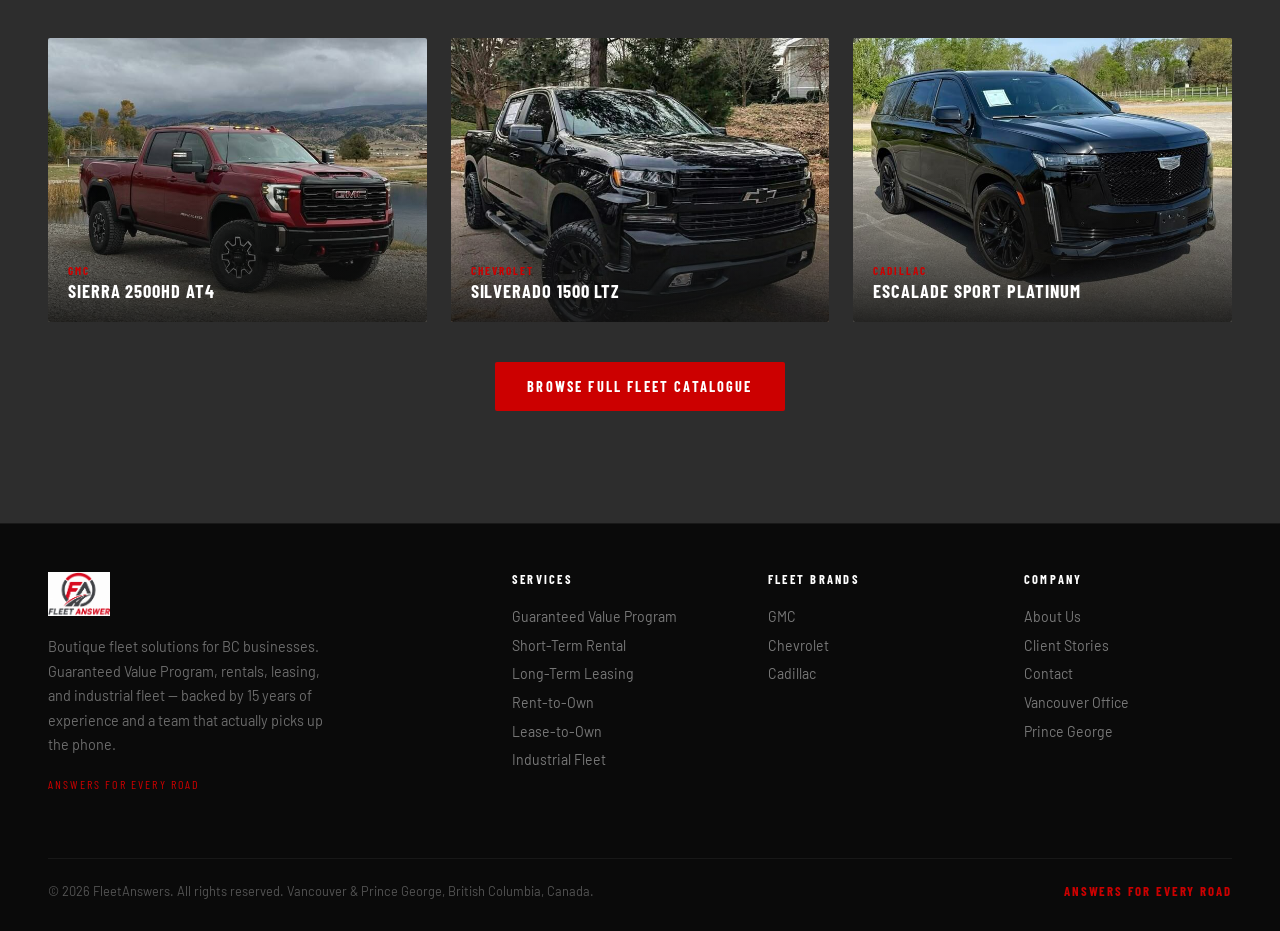
==== commit 84b664ac: "Update index.html" ====
--- a/index.html
+++ b/index.html
@@ -4,7 +4,7 @@
 <meta charset="UTF-8">
 <meta name="viewport" content="width=device-width, initial-scale=1.0">
 <title>FleetAnswers — Answers for Every Road | Vancouver Fleet Solutions</title>
-<meta name="description" content="Vancouver-based fleet company specializing in Guaranteed Value Program, truck rentals, and leasing. GMC, Chevrolet, Cadillac, Ford. 15 years experience.">
+<meta name="description" content="Vancouver-based fleet company specializing in Guaranteed Value Program, truck rentals, and leasing. GMC, Chevrolet, Cadillac. 15 years experience.">
 <link rel="stylesheet" href="shared.css">
 <style>
   /* ─── HERO ─── */
@@ -199,7 +199,7 @@
       <div class="section-eyebrow" style="justify-content:flex-start; margin-bottom:1rem;">Who We Are</div>
       <h2 class="section-title" style="text-align:left; margin-bottom:1.5rem;">Small Team.<br><span class="accent">Serious Fleet.</span></h2>
       <p>FleetAnswers started out of a simple frustration — businesses were overpaying, getting locked into confusing dealer terms, and dealing with accounts nobody at the other end actually knew. So we built something different.</p>
-      <p>We're a <strong>boutique fleet company based in Vancouver</strong>, with an office in <strong>Prince George</strong> serving Northern BC. We carry <strong>GMC, Chevrolet, Cadillac, and Ford</strong> — brands we trust to perform in BC conditions and hold their value on the road.</p>
+      <p>We're a <strong>boutique fleet company based in Vancouver</strong>, with an office in <strong>Prince George</strong> serving Northern BC. We carry <strong>GMC, Chevrolet and Cadillac</strong> — brands we trust to perform in BC conditions and hold their value on the road.</p>
       <p>Being small is our advantage. <strong>Lower overhead means better rates passed directly to you.</strong> A focused team means you always talk to someone who knows your account.</p>
       <div class="about-pillars">
         <div class="pillar"><div class="pillar-title">Client-First Always</div><p>You'll reach someone who knows your account — by name, every time.</p></div>
@@ -219,7 +219,6 @@
       <span class="brand-name">GMC</span>
       <span class="brand-name">Chevrolet</span>
       <span class="brand-name">Cadillac</span>
-      <span class="brand-name">Ford</span>
     </div>
   </div>
 </div>
@@ -311,7 +310,6 @@
       <li><a href="fleet.html">GMC</a></li>
       <li><a href="fleet.html">Chevrolet</a></li>
       <li><a href="fleet.html">Cadillac</a></li>
-      <li><a href="fleet.html">Ford</a></li>
     </ul></div>
     <div class="footer-col"><h4>Company</h4><ul>
       <li><a href="index.html">About Us</a></li>
--- a/shared.css
+++ b/shared.css
@@ -29,7 +29,7 @@
   display: flex; align-items: center; justify-content: space-between;
 }
 .nav-logo { display: flex; align-items: center; gap: 0.75rem; text-decoration: none; }
-.nav-logo img { height: 46px; width: auto; }
+.nav-logo img { height: 64px; width: auto; }
 .nav-logo-fallback { font-family: var(--font-display); font-size: 1.7rem; letter-spacing: 0.05em; color: var(--white); }
 .nav-logo-fallback span { color: var(--red); }
 .nav-links { display: flex; gap: 0; list-style: none; align-items: center; }
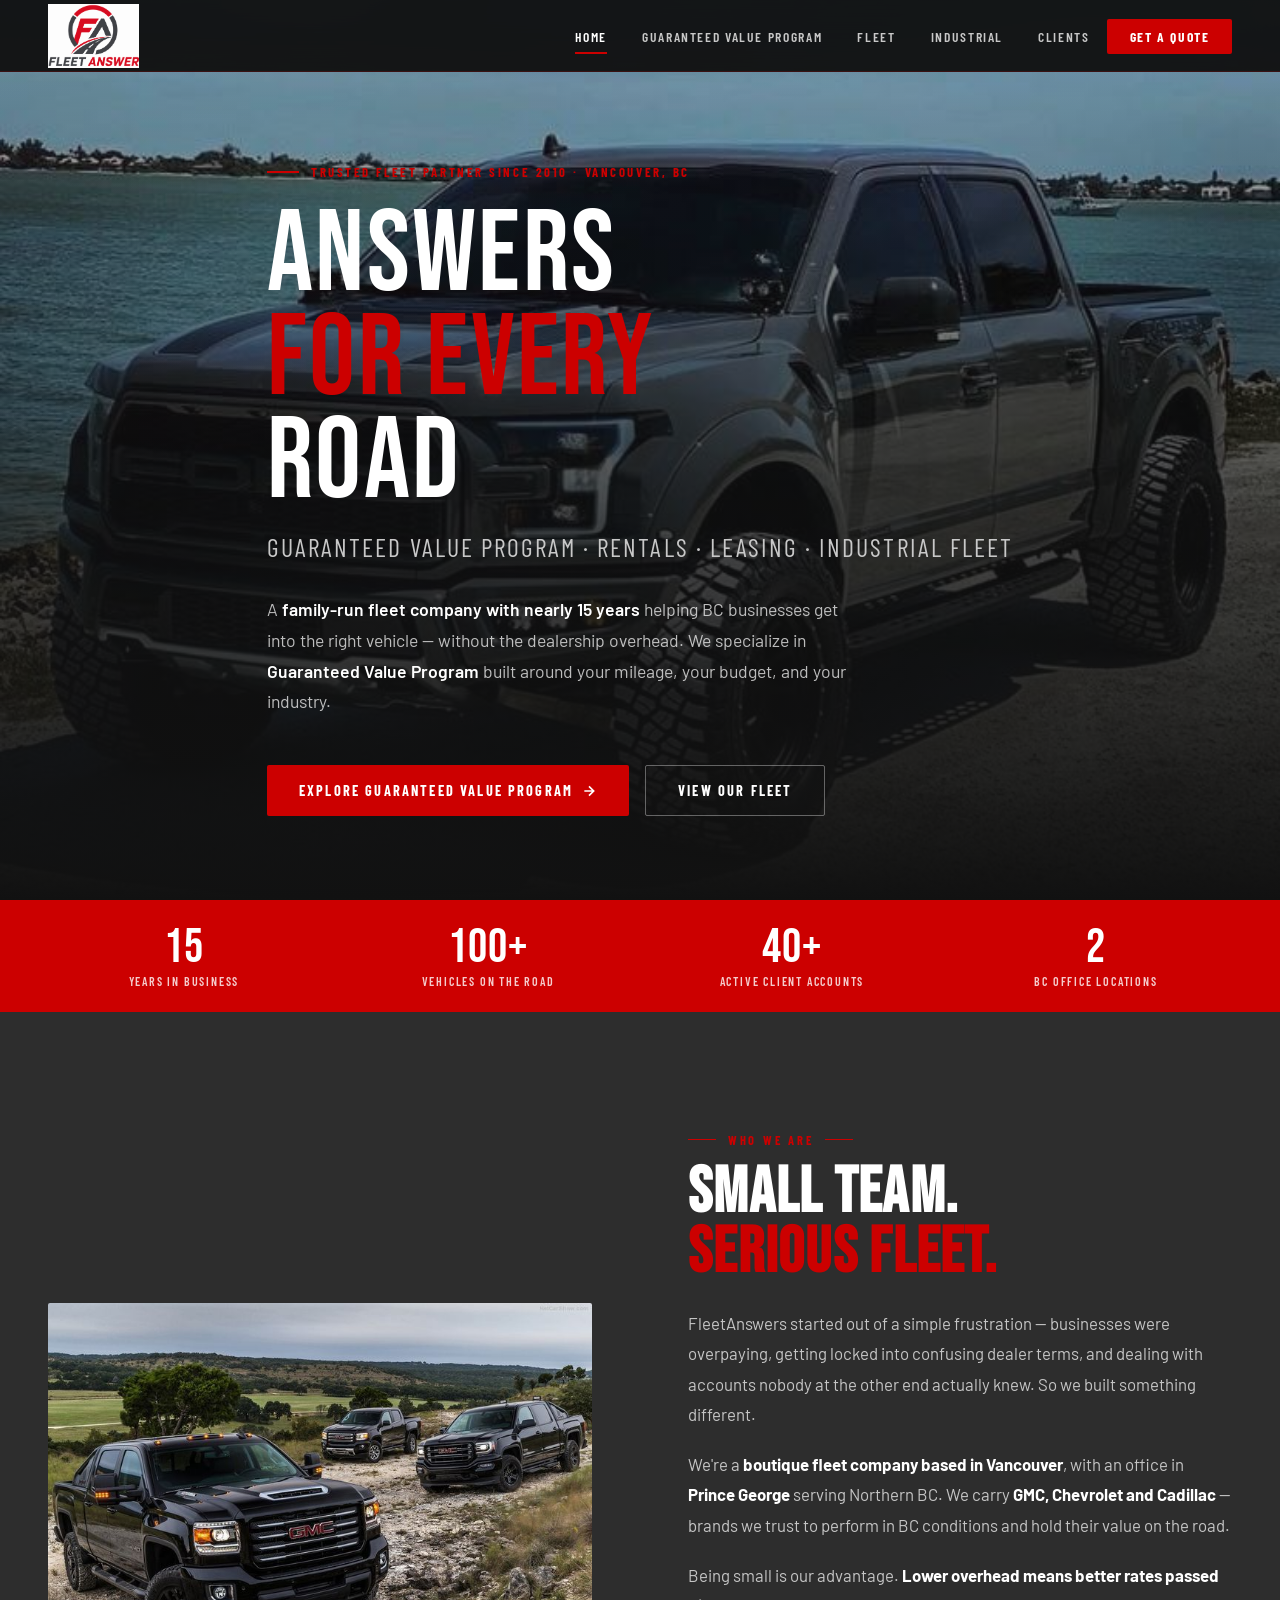
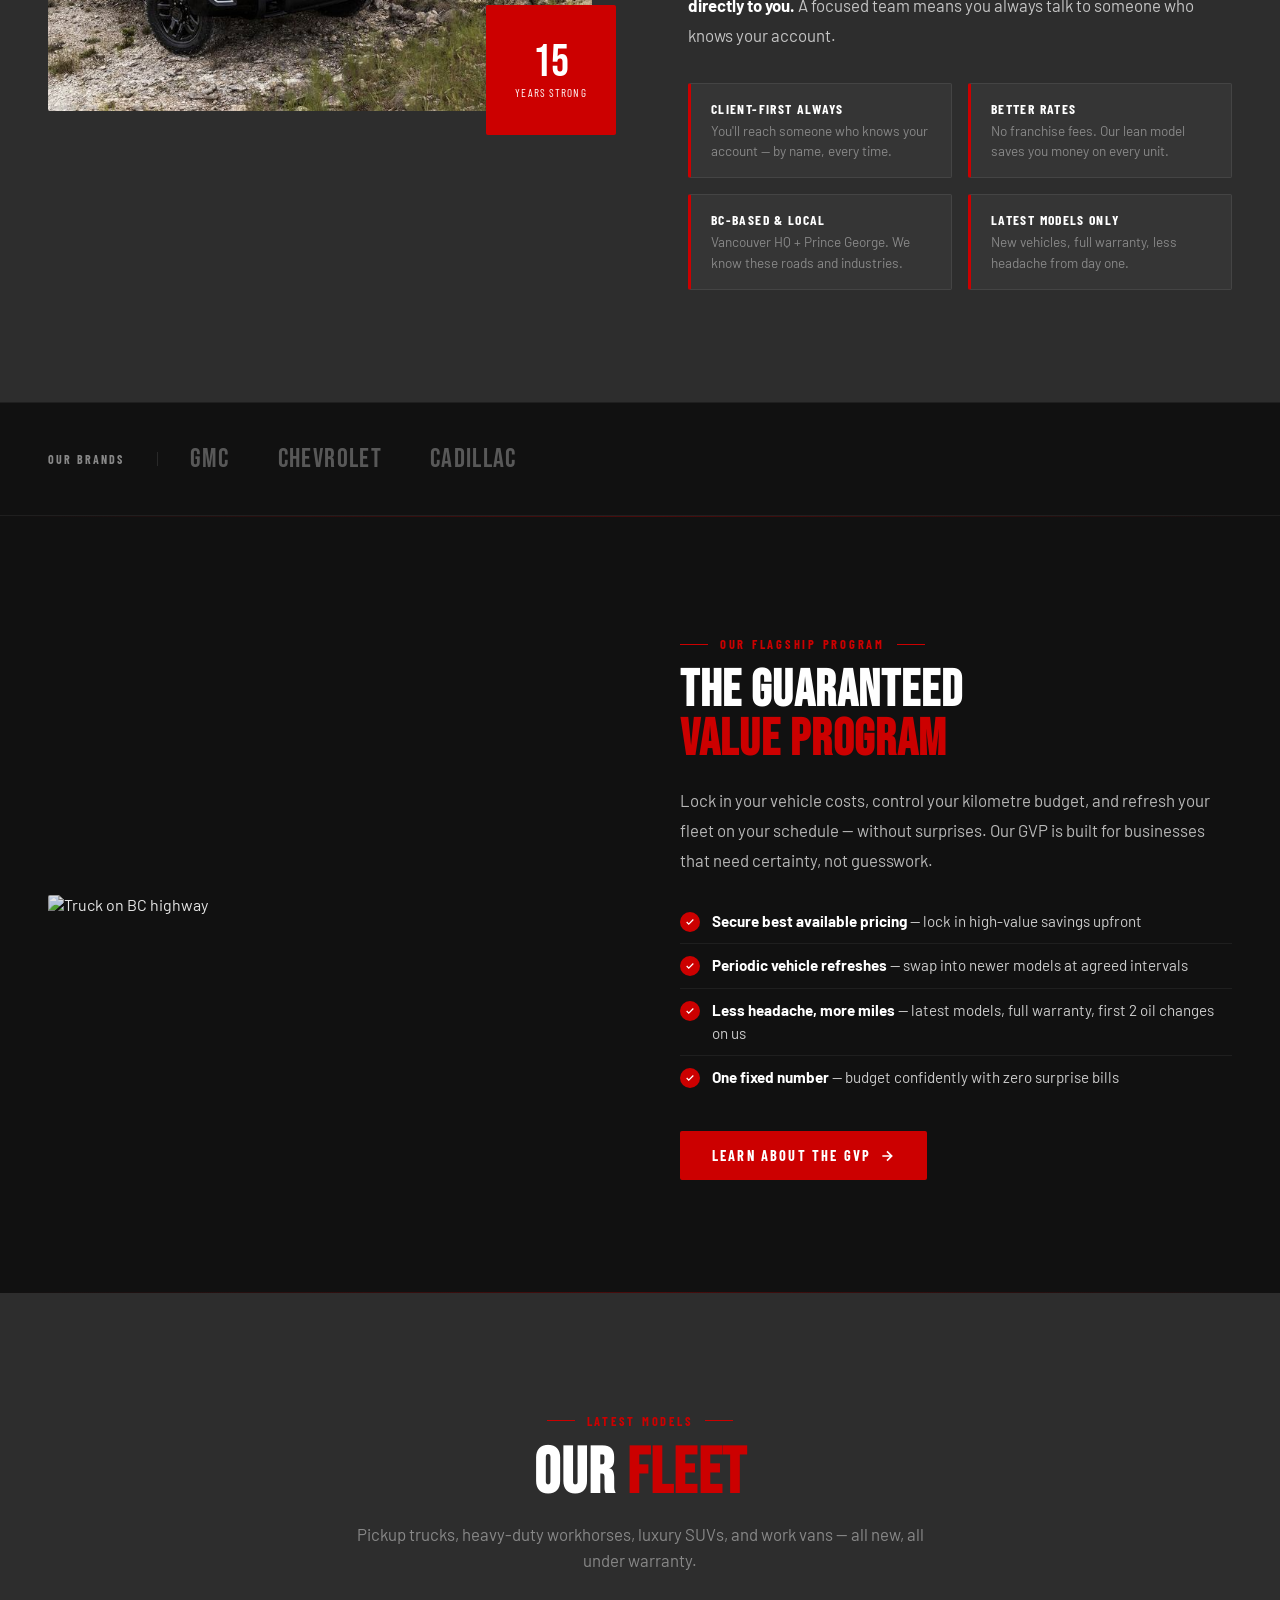
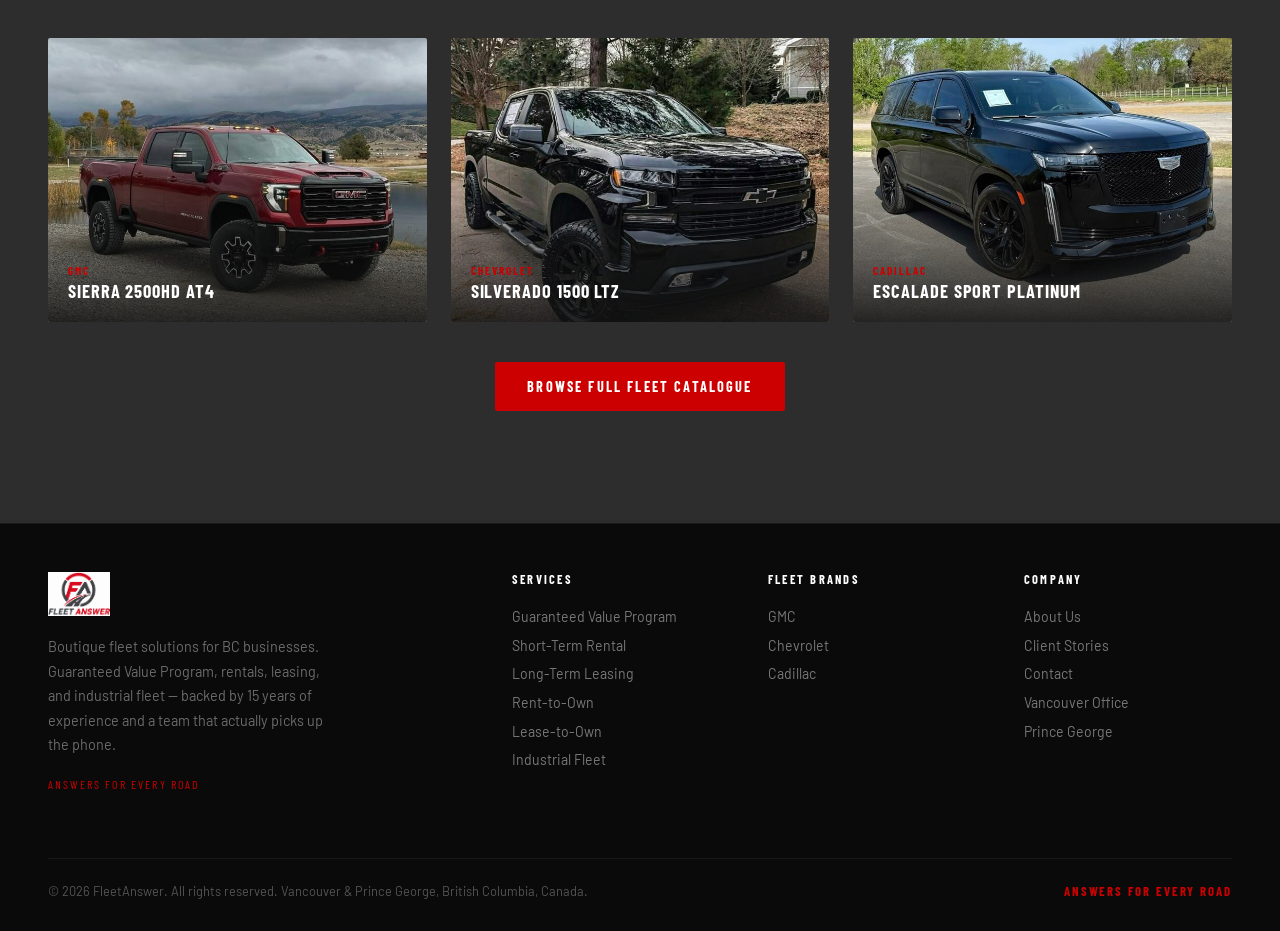
==== commit 124cedfa: "Update index.html" ====
--- a/index.html
+++ b/index.html
@@ -146,7 +146,7 @@
 <div class="mobile-nav" id="mobileNav">
   <button class="mobile-nav-close" onclick="closeMobileNav()">✕</button>
   <a href="index.html" onclick="closeMobileNav()">Home</a>
-  <a href="guaranteed-value-program.html" onclick="closeMobileNav()">GVP</a>
+  <a href="guaranteed-value-program.html" onclick="closeMobileNav()">Guaranteed Value Program</a>
   <a href="fleet.html" onclick="closeMobileNav()">Fleet</a>
   <a href="industrial.html" onclick="closeMobileNav()">Industrial</a>
   <a href="testimonials.html" onclick="closeMobileNav()">Clients</a>
@@ -320,7 +320,7 @@
     </ul></div>
   </div>
   <div class="footer-bottom">
-    <p>© 2026 FleetAnswers. All rights reserved. Vancouver &amp; Prince George, British Columbia, Canada.</p>
+    <p>© 2026 FleetAnswer. All rights reserved. Vancouver &amp; Prince George, British Columbia, Canada.</p>
     <span class="footer-tagline">Answers for Every Road</span>
   </div>
 </footer>
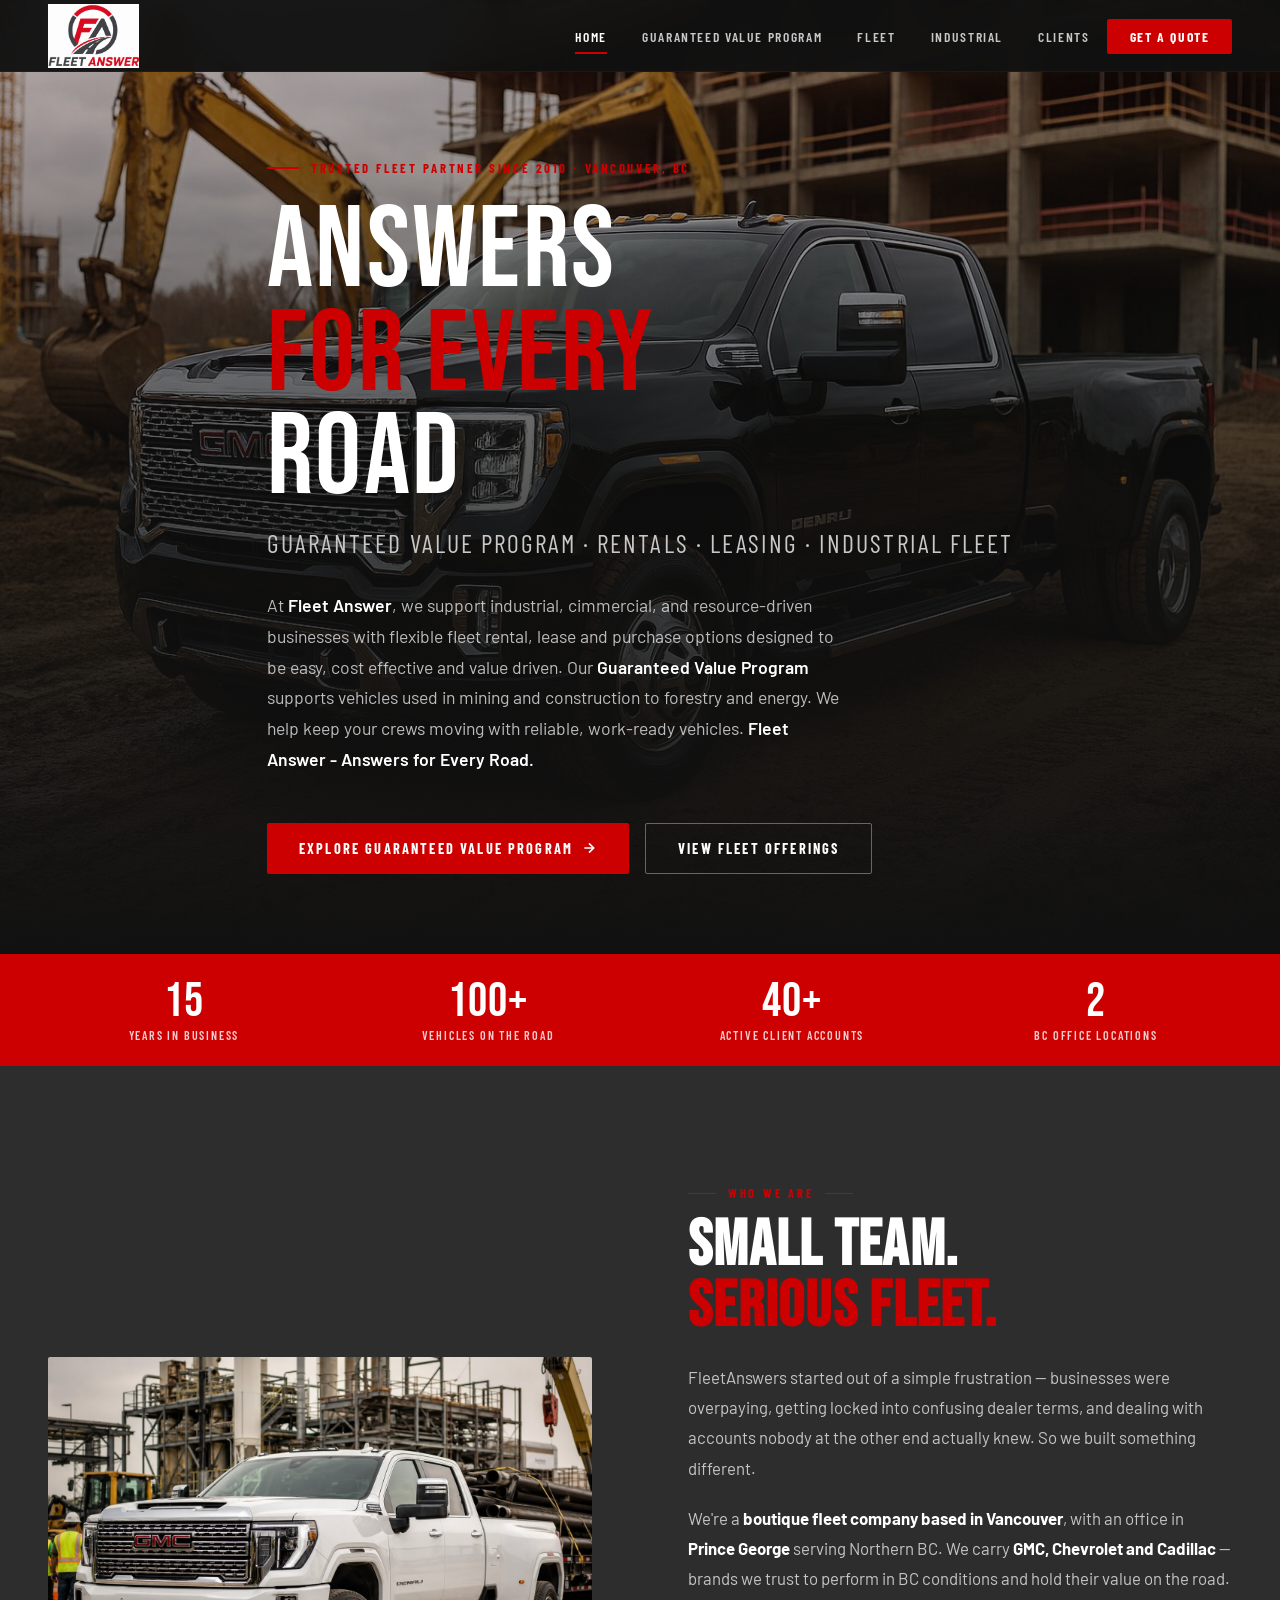
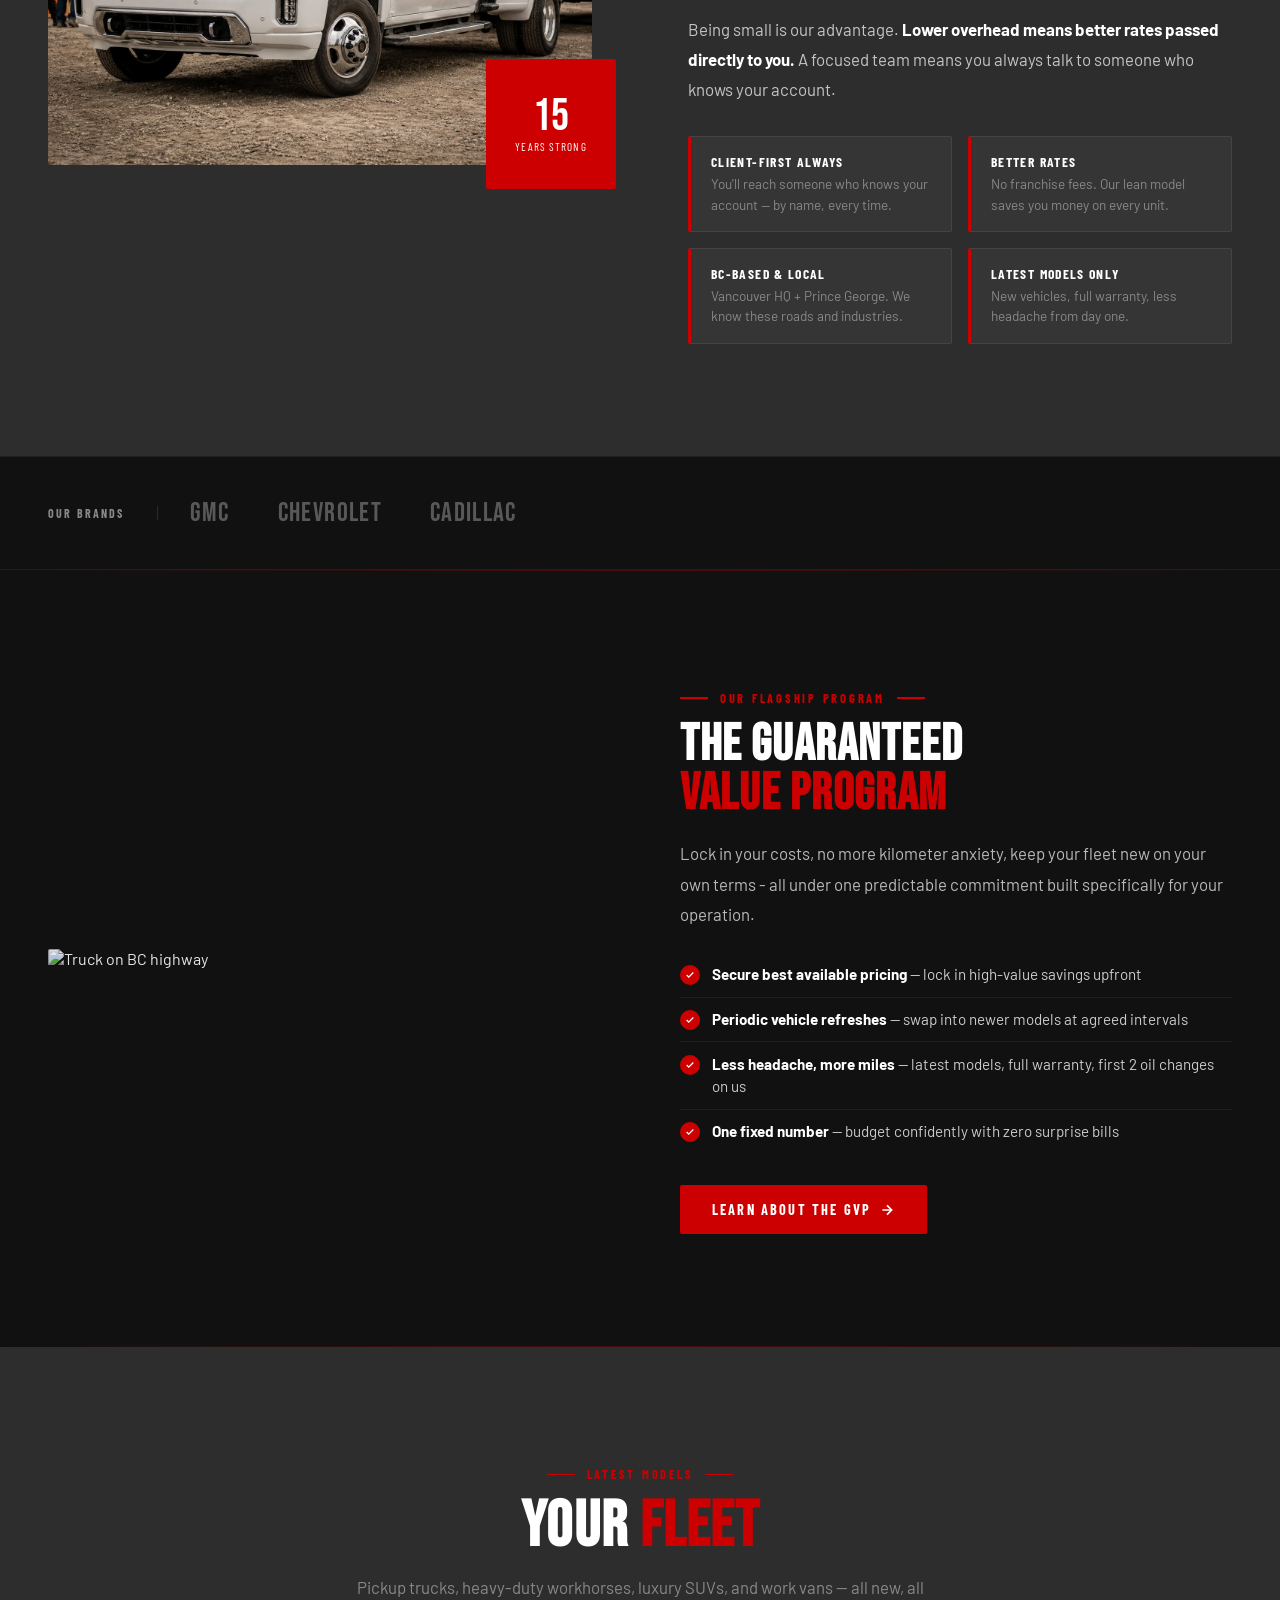
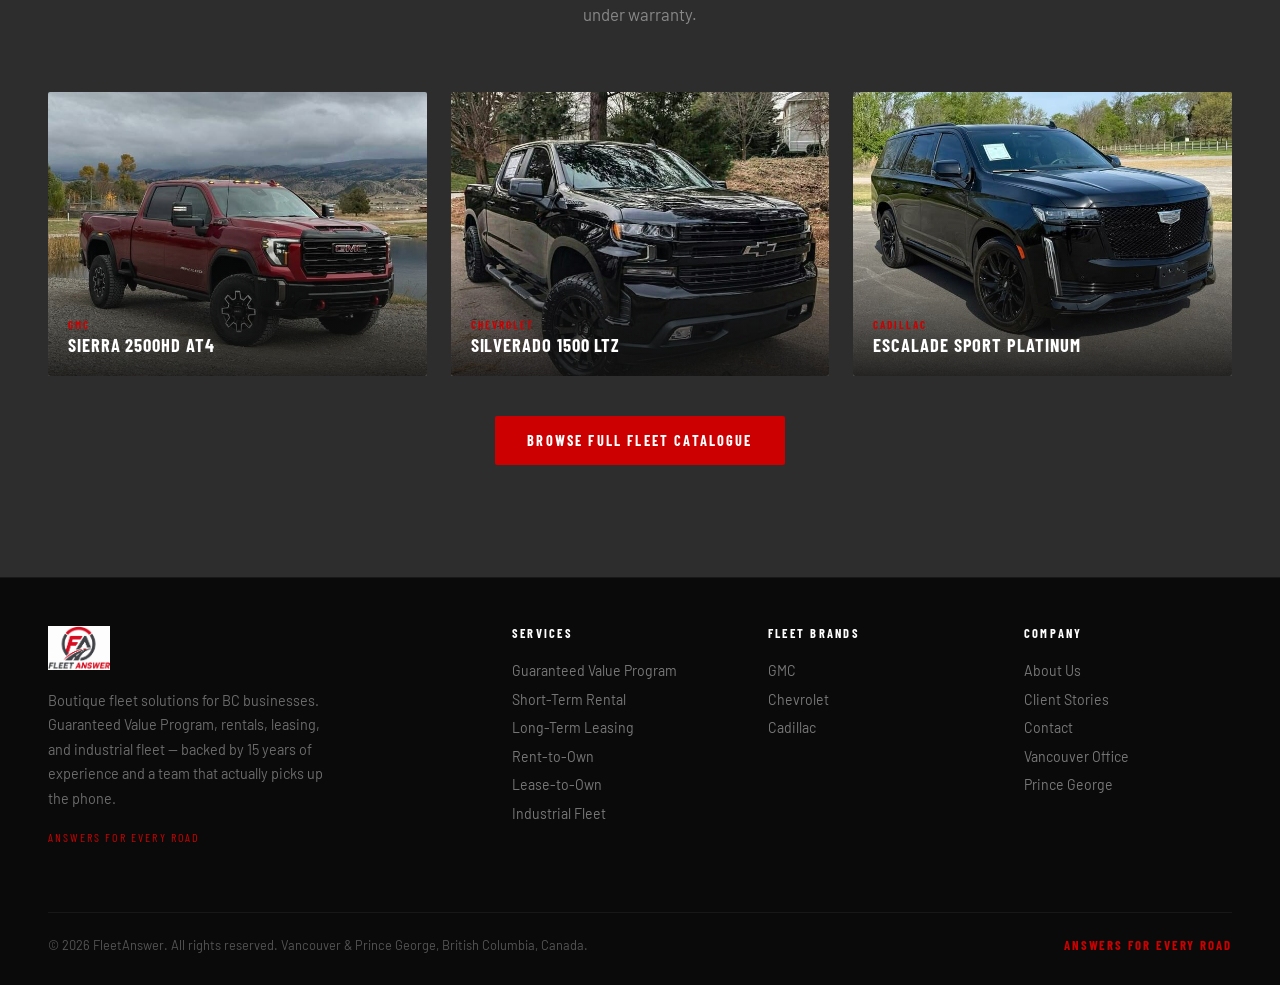
==== commit d09cae24: "Update index.html" ====
--- a/index.html
+++ b/index.html
@@ -163,14 +163,15 @@
     </h1>
     <p class="hero-subtitle fade-in fade-in-delay-2">Guaranteed Value Program · Rentals · Leasing · Industrial Fleet</p>
     <p class="hero-desc fade-in fade-in-delay-3">
-      A <strong>family-run fleet company with nearly 15 years</strong> helping BC businesses get into the right vehicle — without the dealership overhead. We specialize in <strong>Guaranteed Value Program</strong> built around your mileage, your budget, and your industry.
+      At <strong>Fleet Answer</strong>, we support industrial, cimmercial, and resource‑driven businesses with flexible fleet rental, lease and purchase options designed to be easy, cost effective and value driven. Our <strong>Guaranteed Value Program</strong> supports vehicles used in mining and construction to forestry and energy. We help keep your crews moving with reliable, work‑ready vehicles.
+<strong>Fleet Answer - Answers for Every Road.</strong>
     </p>
     <div class="hero-actions fade-in fade-in-delay-3">
       <a href="guaranteed-value-program.html" class="btn-primary">
         Explore Guaranteed Value Program
         <svg width="16" height="16" viewBox="0 0 24 24" fill="none" stroke="currentColor" stroke-width="2.5"><path d="M5 12h14M12 5l7 7-7 7"/></svg>
       </a>
-      <a href="fleet.html" class="btn-outline">View Our Fleet</a>
+      <a href="fleet.html" class="btn-outline">View Fleet Offerings</a>
     </div>
   </div>
 </section>
@@ -236,7 +237,7 @@
       <h2 class="section-title" style="text-align:left; font-size:clamp(2rem,4vw,3.5rem); margin-bottom:1.25rem;">
         The Guaranteed<br><span class="accent">Value Program</span>
       </h2>
-      <p>Lock in your vehicle costs, control your kilometre budget, and refresh your fleet on your schedule — without surprises. Our GVP is built for businesses that need certainty, not guesswork.</p>
+      <p>Lock in your costs, no more kilometer anxiety, keep your fleet new on your own terms - all under one predictable commitment built specifically for your operation.</p>
       <ul class="gvp-bullets">
         <li><div class="check-icon"><svg viewBox="0 0 24 24"><polyline points="20 6 9 17 4 12"/></svg></div><span><strong>Secure best available pricing</strong> — lock in high-value savings upfront</span></li>
         <li><div class="check-icon"><svg viewBox="0 0 24 24"><polyline points="20 6 9 17 4 12"/></svg></div><span><strong>Periodic vehicle refreshes</strong> — swap into newer models at agreed intervals</span></li>
@@ -258,7 +259,7 @@
   <div class="fleet-preview-inner">
     <div class="section-header fade-in">
       <div class="section-eyebrow">Latest Models</div>
-      <h2 class="section-title">Our <span class="accent">Fleet</span></h2>
+      <h2 class="section-title">Your <span class="accent">Fleet</span></h2>
       <p class="section-sub">Pickup trucks, heavy-duty workhorses, luxury SUVs, and work vans — all new, all under warranty.</p>
     </div>
     <div class="preview-grid">
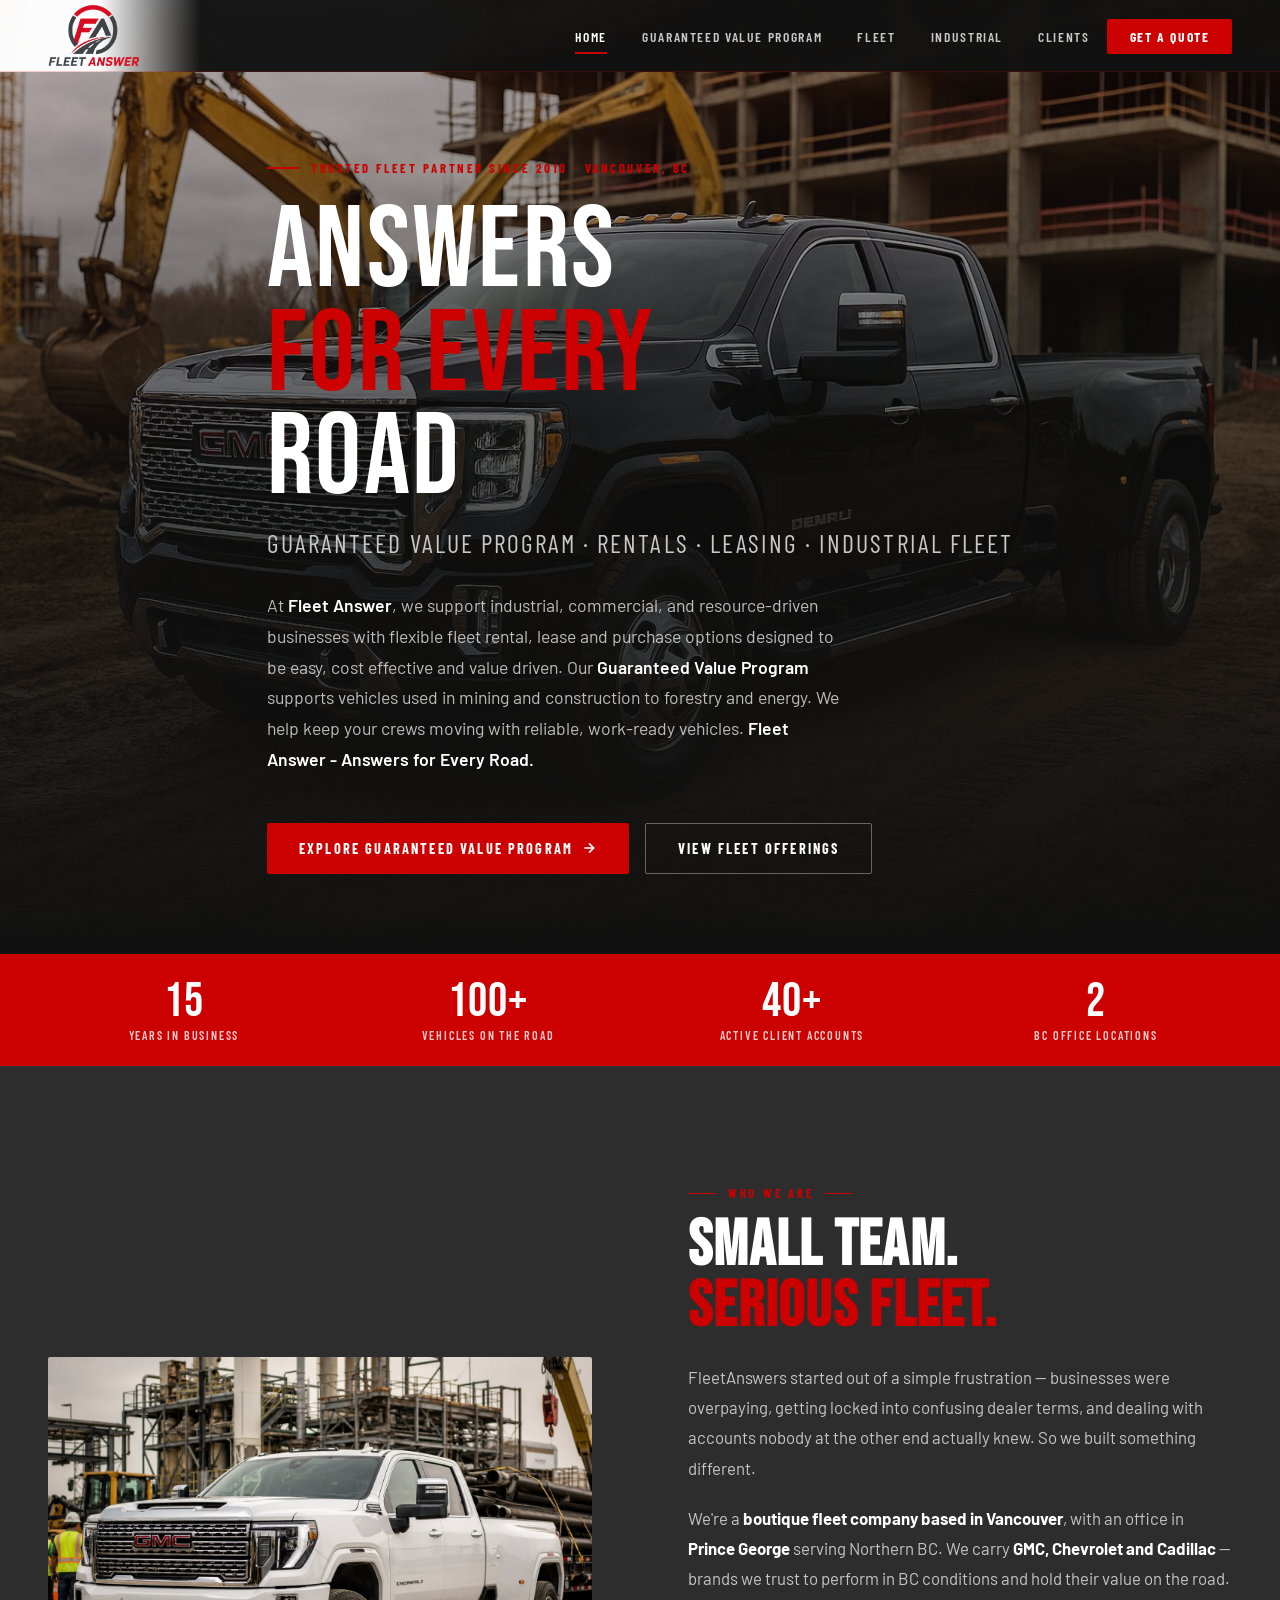
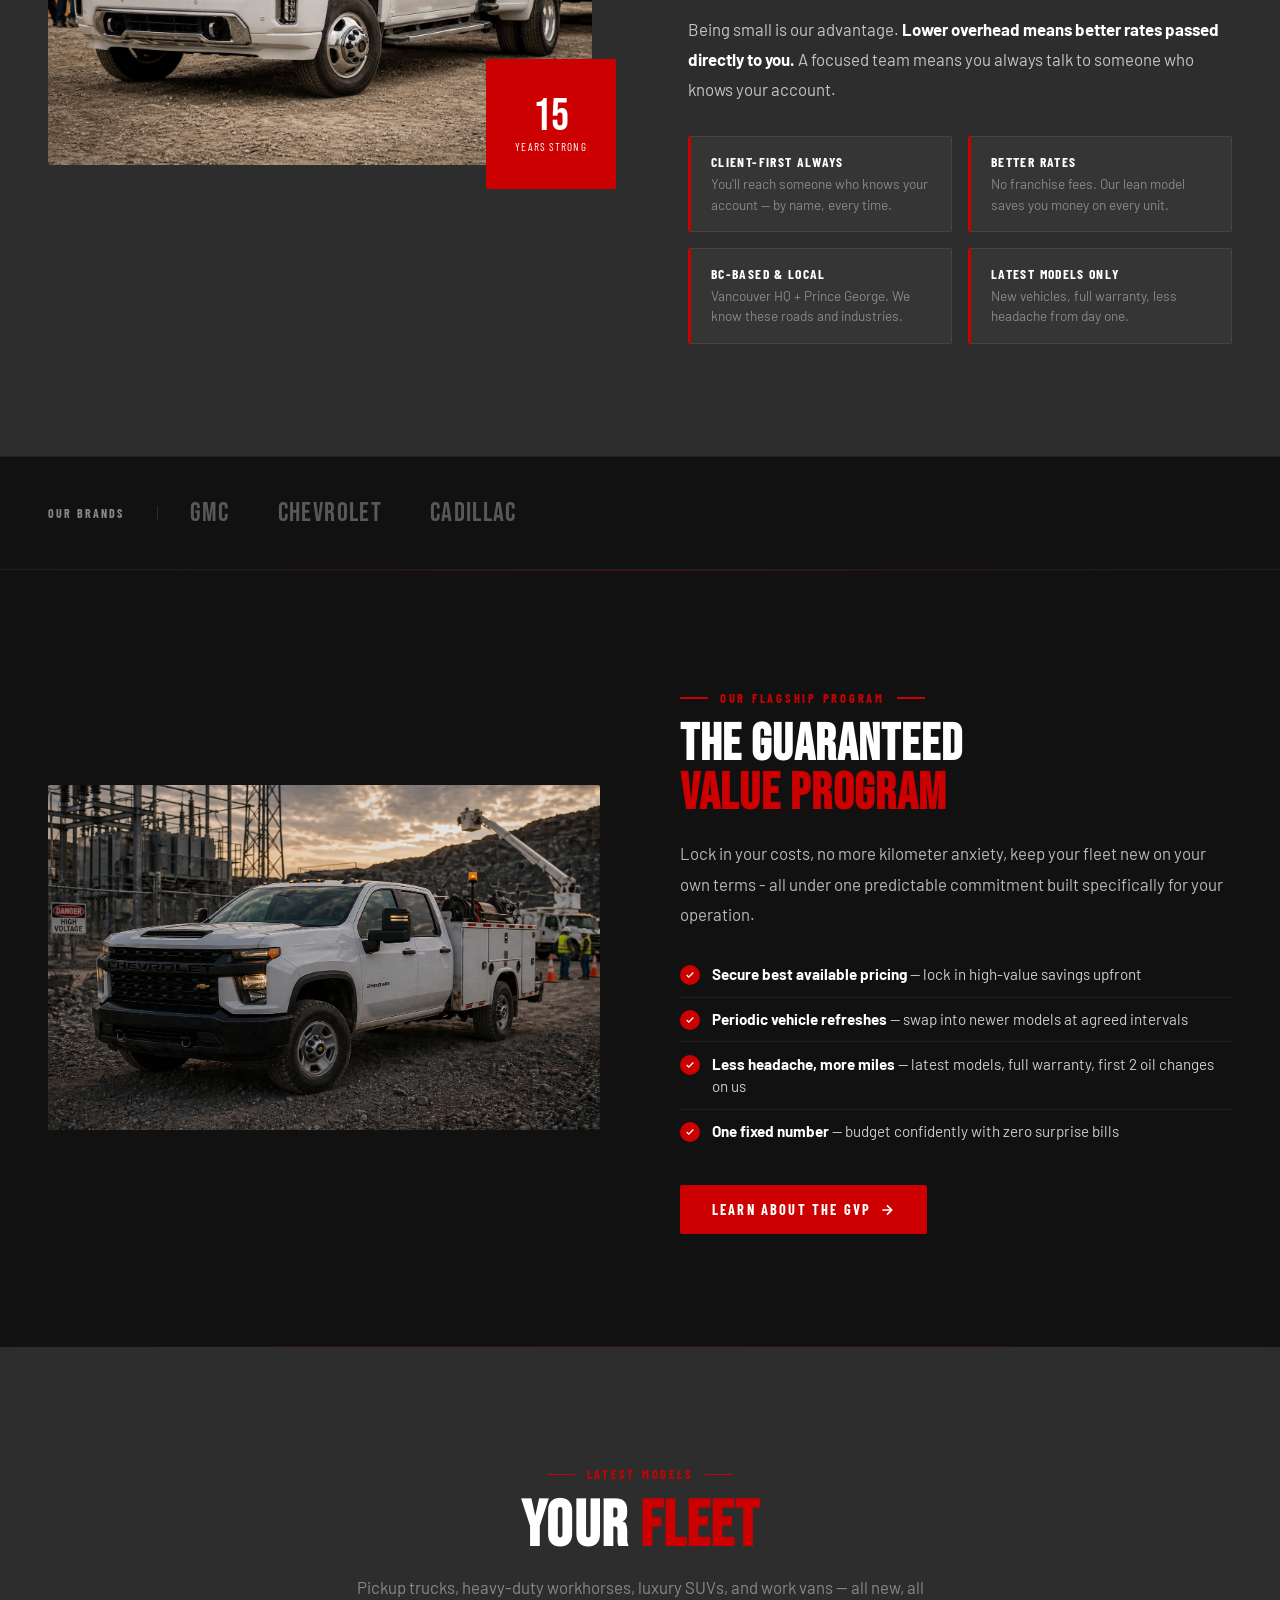
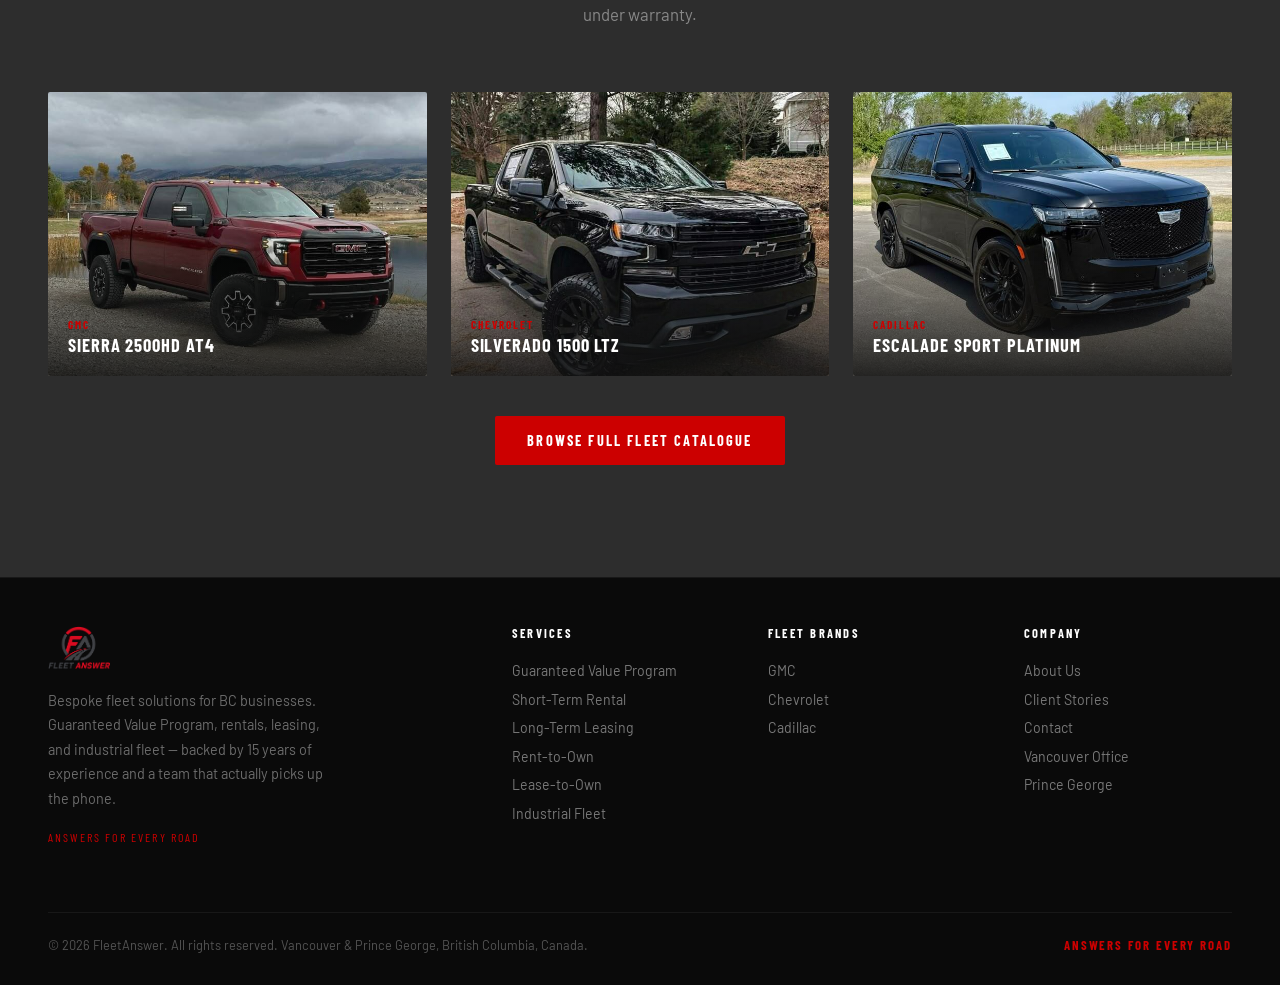
==== commit b2375fb5: "Update index.html" ====
--- a/index.html
+++ b/index.html
@@ -163,7 +163,7 @@
     </h1>
     <p class="hero-subtitle fade-in fade-in-delay-2">Guaranteed Value Program · Rentals · Leasing · Industrial Fleet</p>
     <p class="hero-desc fade-in fade-in-delay-3">
-      At <strong>Fleet Answer</strong>, we support industrial, cimmercial, and resource‑driven businesses with flexible fleet rental, lease and purchase options designed to be easy, cost effective and value driven. Our <strong>Guaranteed Value Program</strong> supports vehicles used in mining and construction to forestry and energy. We help keep your crews moving with reliable, work‑ready vehicles.
+      At <strong>Fleet Answer</strong>, we support industrial, commercial, and resource‑driven businesses with flexible fleet rental, lease and purchase options designed to be easy, cost effective and value driven. Our <strong>Guaranteed Value Program</strong> supports vehicles used in mining and construction to forestry and energy. We help keep your crews moving with reliable, work‑ready vehicles.
 <strong>Fleet Answer - Answers for Every Road.</strong>
     </p>
     <div class="hero-actions fade-in fade-in-delay-3">
@@ -230,7 +230,7 @@
 <section class="gvp-teaser">
   <div class="gvp-teaser-inner">
     <div class="fade-in">
-      <img src="https://images.unsplash.com/photo-1533473359331-0135ef1b58bf?w=900&q=80" alt="Truck on BC highway">
+      <img src="red chevy.jpg" alt="Truck on BC highway">
     </div>
     <div class="gvp-text fade-in fade-in-delay-1">
       <div class="section-eyebrow" style="justify-content:flex-start; margin-bottom:1rem;">Our Flagship Program</div>
@@ -296,7 +296,7 @@
   <div class="footer-inner">
     <div class="footer-brand">
       <img src="logo.png" alt="FleetAnswers" onerror="this.style.display='none'">
-      <p>Boutique fleet solutions for BC businesses. Guaranteed Value Program, rentals, leasing, and industrial fleet — backed by 15 years of experience and a team that actually picks up the phone.</p>
+      <p>Bespoke fleet solutions for BC businesses. Guaranteed Value Program, rentals, leasing, and industrial fleet — backed by 15 years of experience and a team that actually picks up the phone.</p>
       <p style="font-family:var(--font-heading);font-size:0.75rem;letter-spacing:0.18em;text-transform:uppercase;color:var(--red);">Answers for Every Road</p>
     </div>
     <div class="footer-col"><h4>Services</h4><ul>
--- a/shared.css
+++ b/shared.css
@@ -23,7 +23,7 @@
 /* ─── NAV ─── */
 nav {
   position: fixed; top: 0; left: 0; right: 0; z-index: 1000;
-  background: rgba(17,17,17,0.96); backdrop-filter: blur(14px);
+  background: linear-gradient(to right, rgba(255,255,255,0.97) 100px, rgba(17,17,17,0.96) 200px); backdrop-filter: blur(14px);
   border-bottom: 1px solid rgba(204,0,0,0.2);
   padding: 0 3rem; height: 72px;
   display: flex; align-items: center; justify-content: space-between;
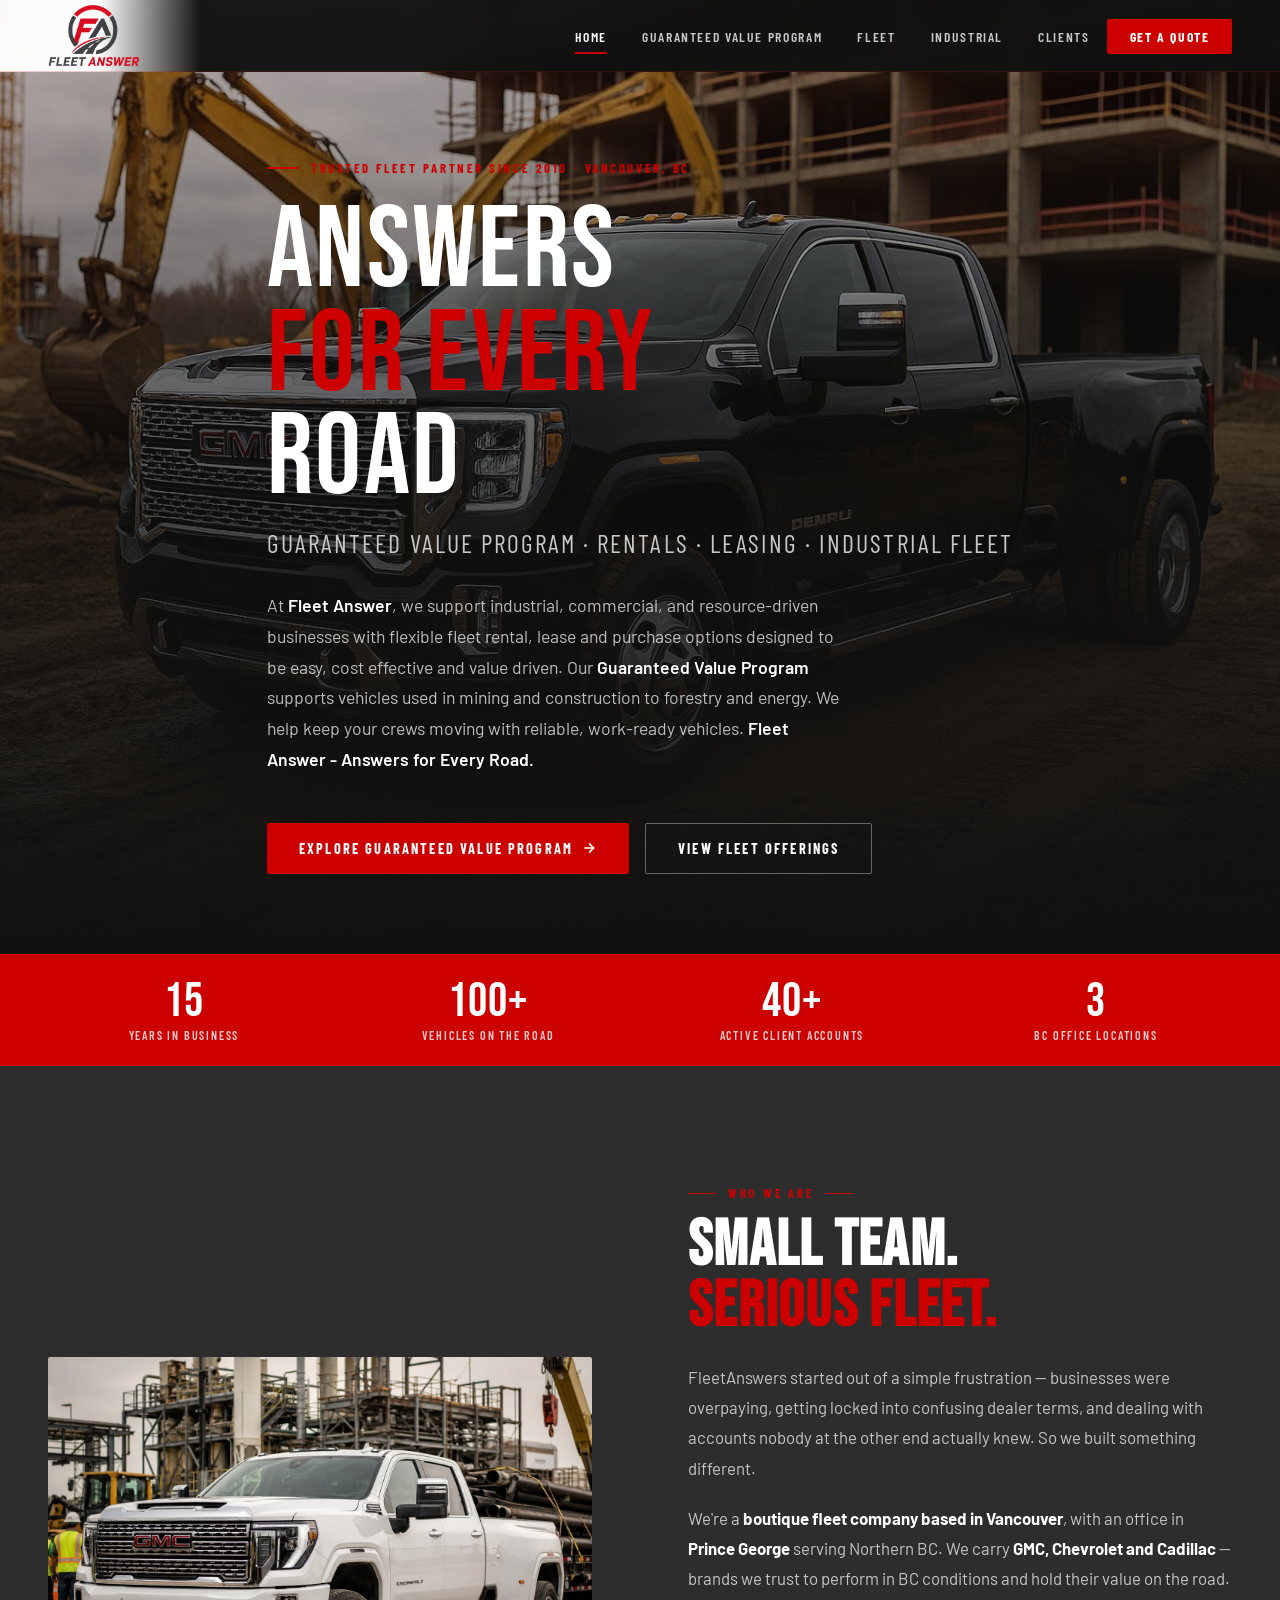
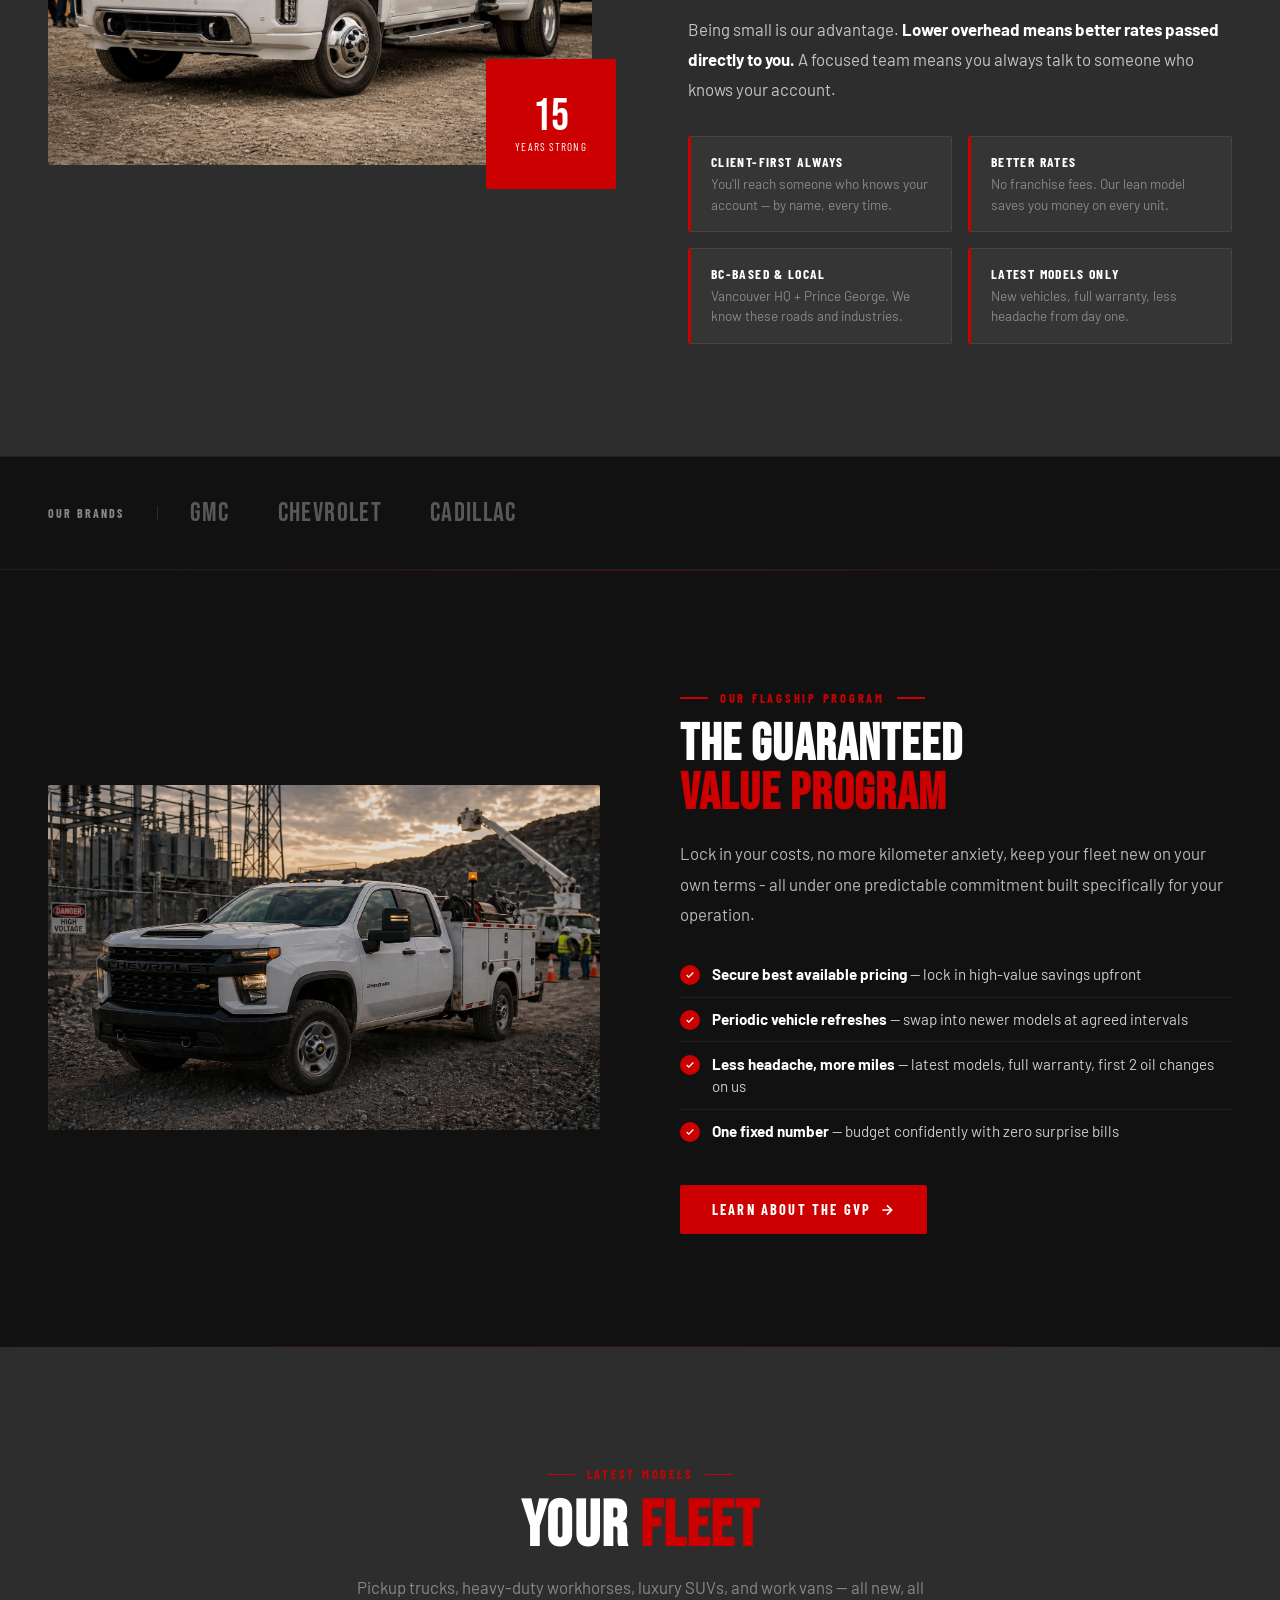
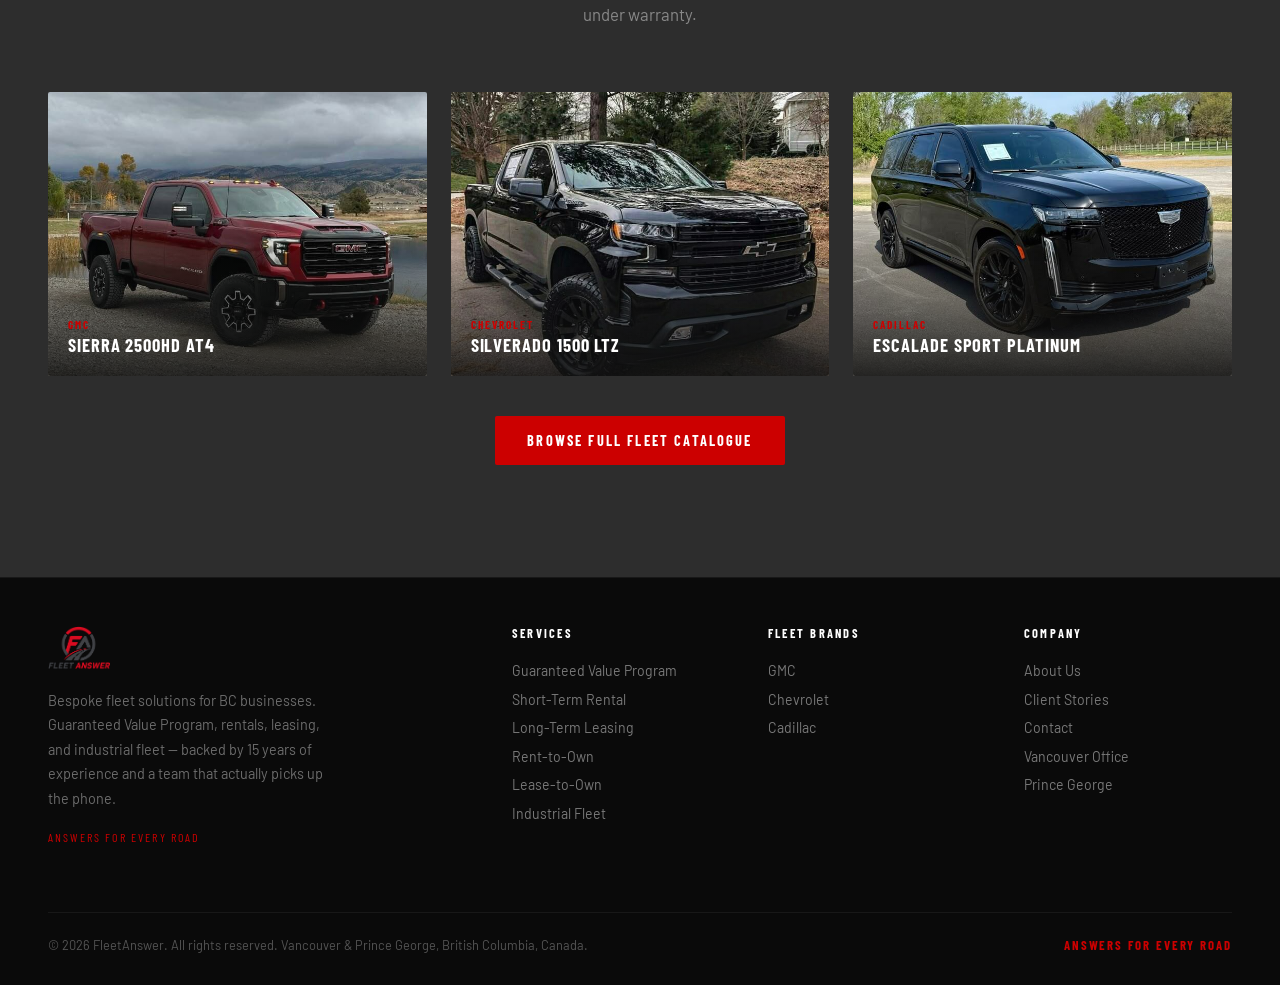
==== commit 60a452a8: "Update index.html" ====
--- a/index.html
+++ b/index.html
@@ -182,7 +182,7 @@
     <div><div class="stat-number">15</div><div class="stat-label">Years in Business</div></div>
     <div><div class="stat-number">100+</div><div class="stat-label">Vehicles on the Road</div></div>
     <div><div class="stat-number">40+</div><div class="stat-label">Active Client Accounts</div></div>
-    <div><div class="stat-number">2</div><div class="stat-label">BC Office Locations</div></div>
+    <div><div class="stat-number">3</div><div class="stat-label">BC Office Locations</div></div>
   </div>
 </div>
 
